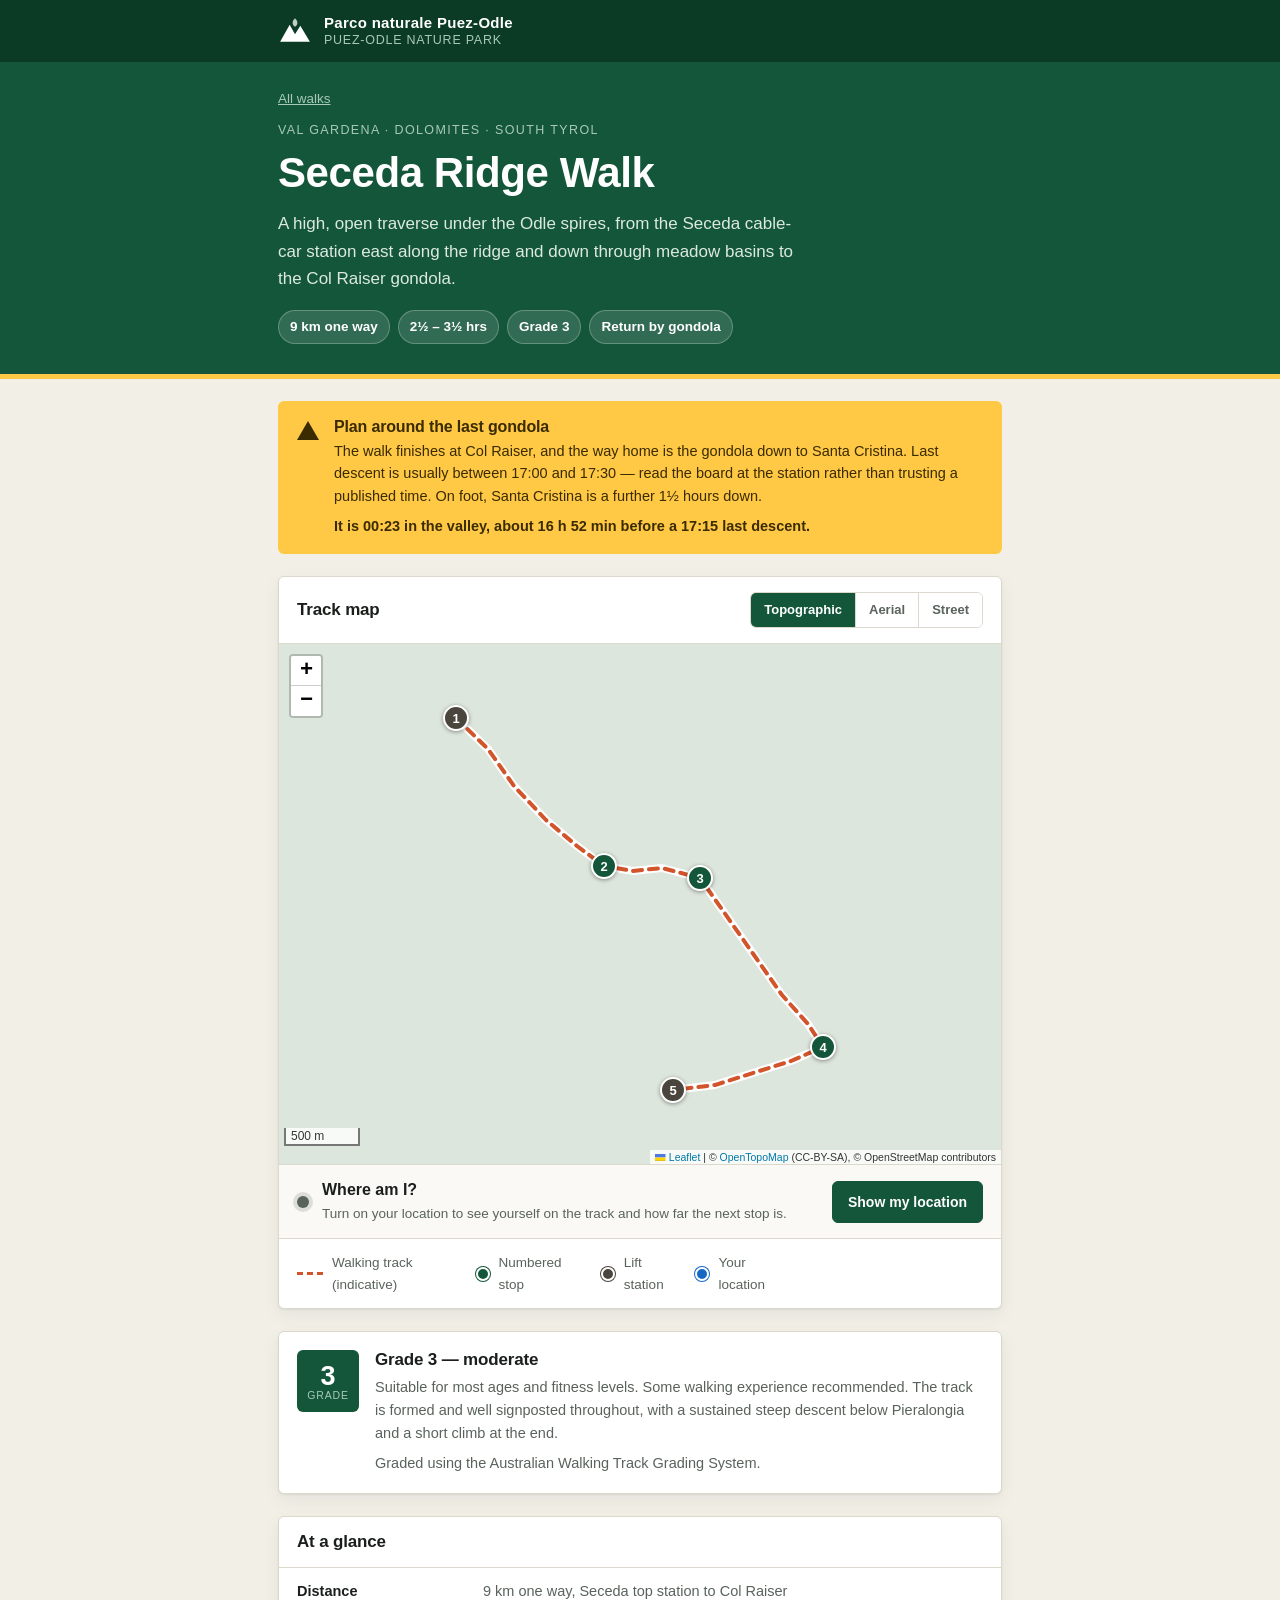
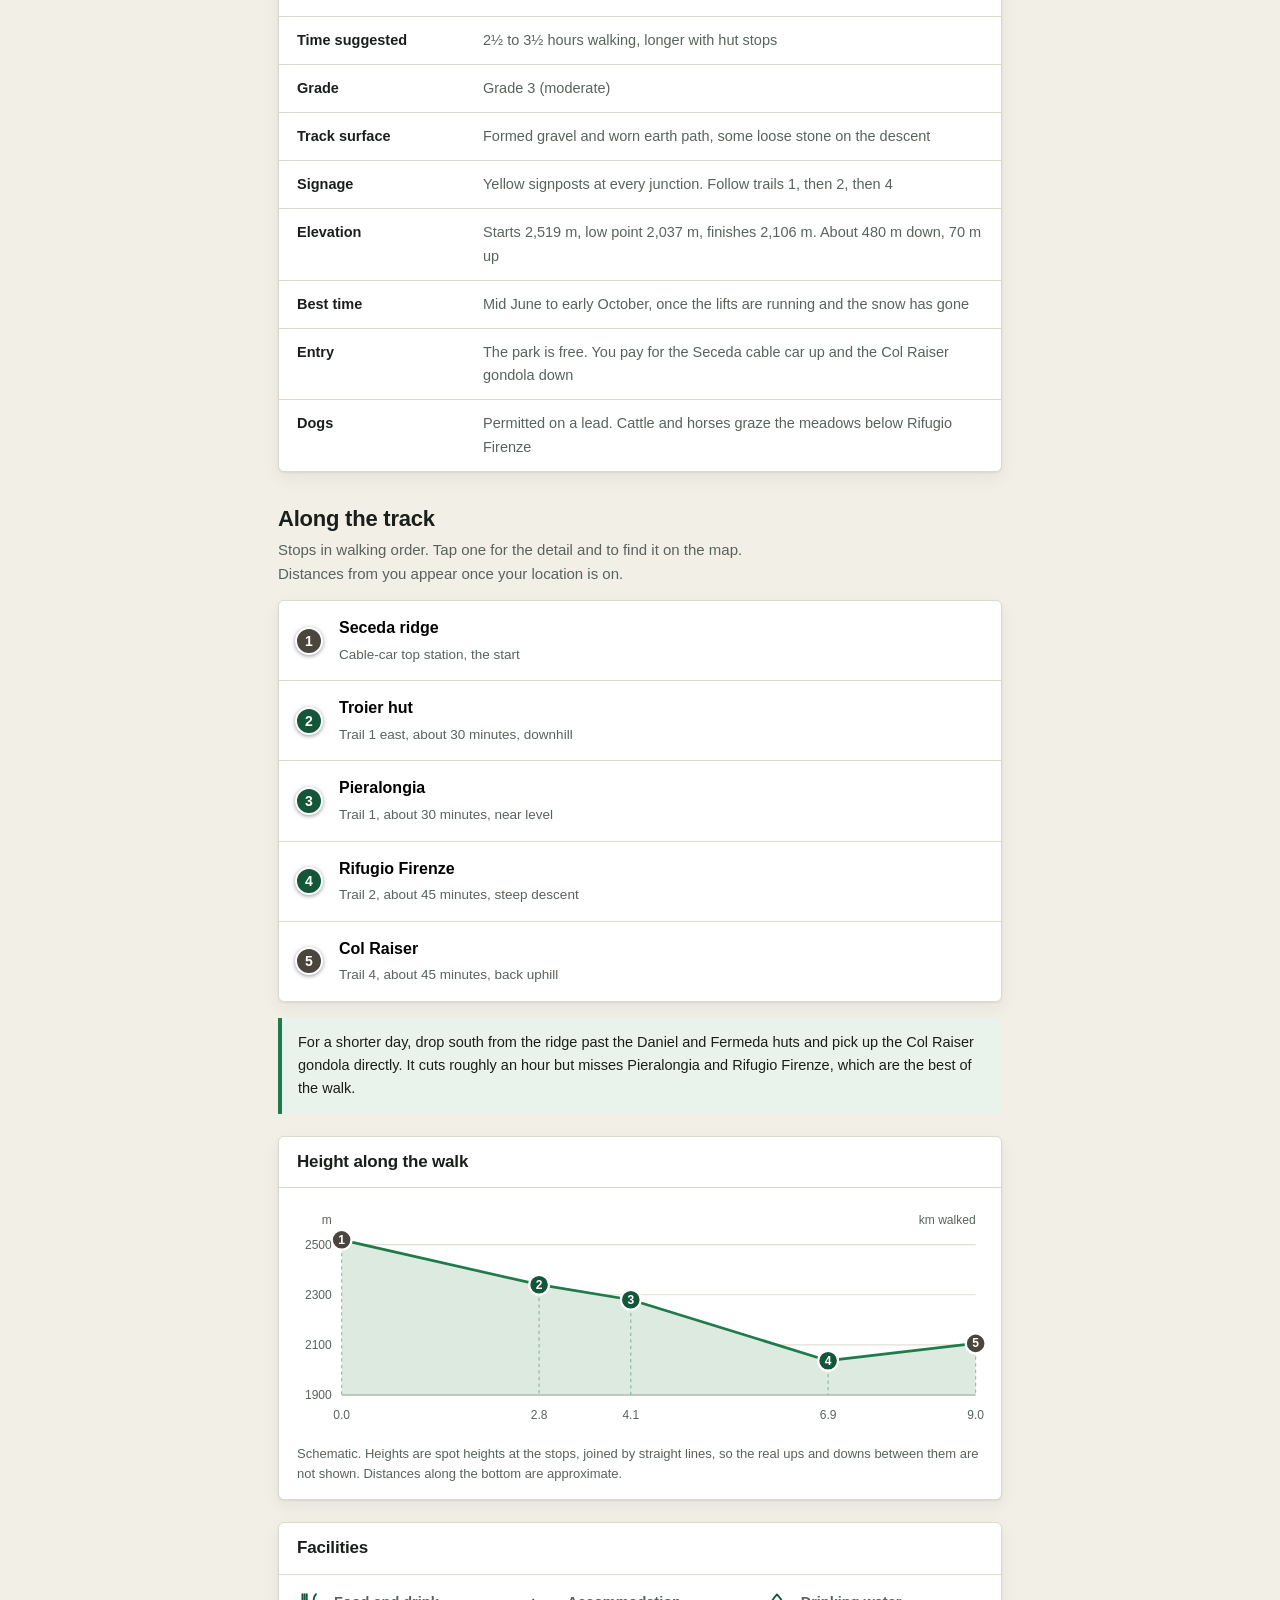
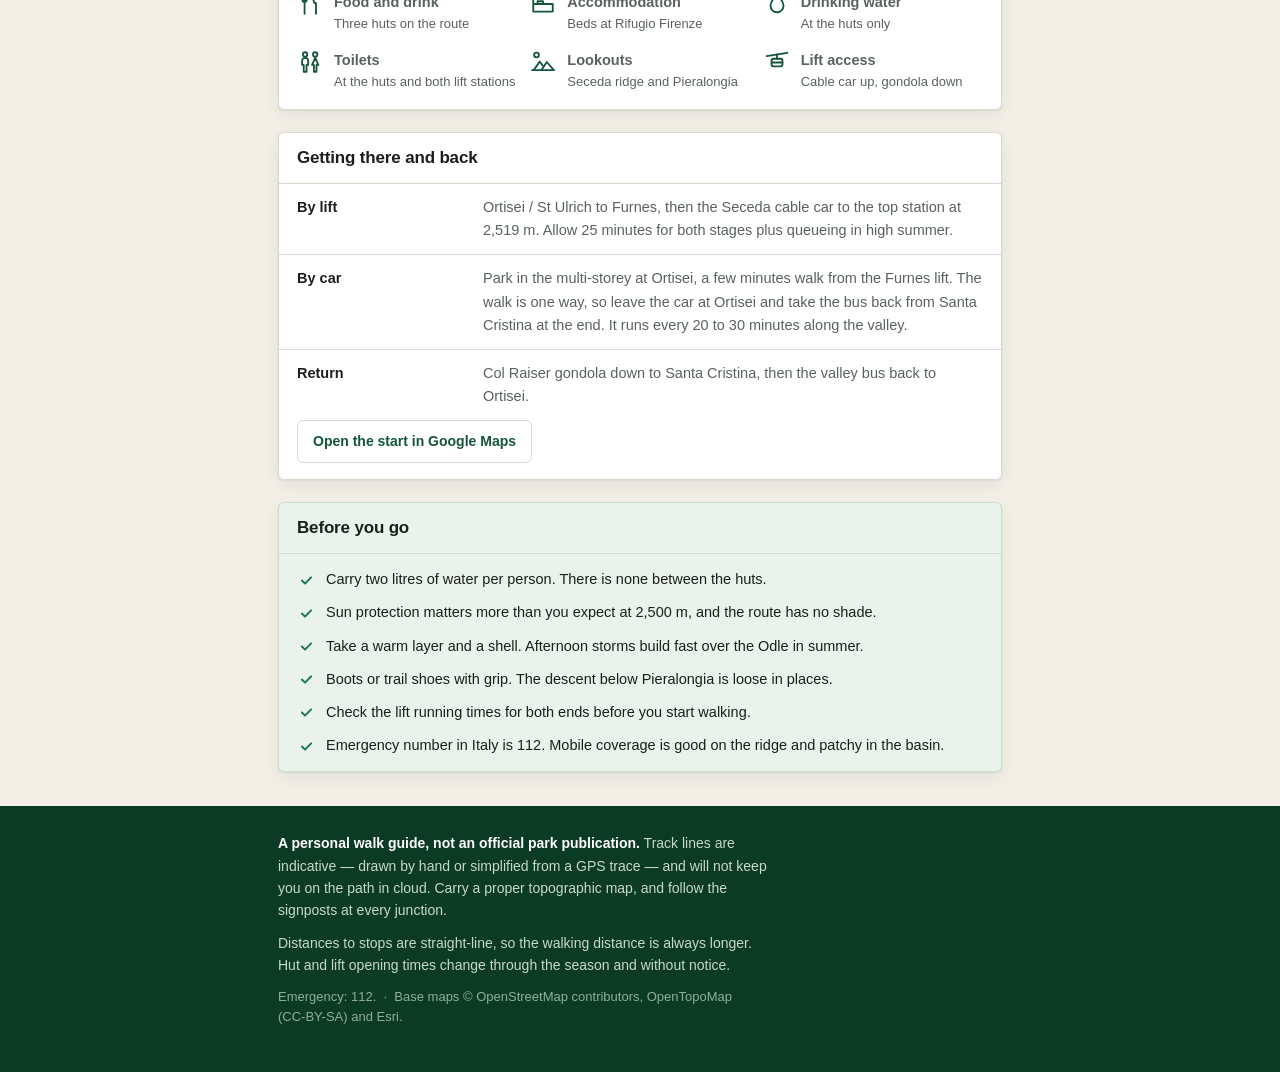
==== walk.html @ ebc8fd1a "Support multiple walks, and add the Monte Piz walk Restructure the single Seceda page into a small s" ====
<!doctype html>
<html lang="en">
<head>
<meta charset="utf-8">
<meta name="viewport" content="width=device-width, initial-scale=1">
<title>Walk — Val Gardena</title>
<meta name="description" content="Track notes, map and live location for a walk in the Dolomites above Val Gardena.">
<meta name="theme-color" content="#0B3B24">
<link rel="icon" href="assets/favicon.svg" type="image/svg+xml">

<link rel="stylesheet" href="assets/vendor/leaflet/leaflet.css">
<link rel="stylesheet" href="assets/style.css">
</head>
<body>

<a class="skip" href="#map">Skip to the map</a>

<header class="mast">
  <div class="wrap mast-in">
    <a class="mark-link" href="index.html">
      <span class="mark" aria-hidden="true">
        <svg viewBox="0 0 32 32"><path d="M2 26 L11 10 L16 19 L21 11 L30 26 Z"/><path d="M16 4 c3 3 3 6 0 8 c-3-2-3-5 0-8z" opacity=".75"/></svg>
      </span>
      <span class="mark-txt">
        <b id="mastPark">Val Gardena walks</b>
        <i id="mastAlt"></i>
      </span>
    </a>
  </div>
</header>

<main>

<section class="hero">
  <div class="wrap">
    <p class="crumb"><a href="index.html">All walks</a></p>
    <p class="eyebrow" id="region"></p>
    <h1 id="walkName">Loading…</h1>
    <p class="lede" id="lede"></p>
    <ul class="chips" id="chips"></ul>
  </div>
</section>

<div class="wrap">

  <aside class="alert" id="alert" hidden>
    <span class="alert-ico" aria-hidden="true">
      <svg viewBox="0 0 24 24"><path d="M12 2 L23 21 H1 Z"/><rect x="11" y="8" width="2" height="7" fill="#3A2B00"/><rect x="11" y="17" width="2" height="2" fill="#3A2B00"/></svg>
    </span>
    <div>
      <h2 id="alertTitle"></h2>
      <p id="alertText"></p>
      <p class="alert-count" id="liftCount"></p>
    </div>
  </aside>

  <aside class="draft" id="draftNote" hidden>
    <h2>Route not mapped yet</h2>
    <p id="draftText">This walk is still being surveyed. The track line, the stops and the
      distances are not in place, so there is nothing here to navigate by yet.</p>
  </aside>

  <p class="notfound" id="notFound" hidden></p>

  <!-- ---------------------------------------------------- map -->
  <section class="card map-card" id="sec-map">
    <div class="card-head">
      <h2>Track map</h2>
      <div class="basemaps" id="basemaps" role="group" aria-label="Base map">
        <button type="button" data-base="topo"   aria-pressed="true">Topographic</button>
        <button type="button" data-base="aerial" aria-pressed="false">Aerial</button>
        <button type="button" data-base="street" aria-pressed="false">Street</button>
      </div>
    </div>

    <div id="map" tabindex="0" aria-label="Map of the walk"></div>
    <p class="mapless" id="mapless" hidden></p>

    <div class="whereami" id="whereami">
      <span class="wa-dot" aria-hidden="true"></span>
      <div class="wa-txt">
        <b id="waBig">Where am I?</b>
        <span id="waSm">Turn on your location to see yourself on the track and how far the next stop is.</span>
      </div>
      <button type="button" id="locateBtn" class="btn btn-green">Show my location</button>
    </div>

    <div class="paste" id="paste" hidden>
      <label for="coords">No location fix? Paste coordinates instead</label>
      <div class="paste-row">
        <input id="coords" type="text" inputmode="decimal" autocomplete="off" placeholder="46.6068, 11.7268">
        <button type="button" id="setBtn" class="btn">Place me</button>
      </div>
      <p class="paste-help" id="pasteHelp">In Google Maps, press and hold your blue dot and copy the numbers that appear. A pasted map link works too.</p>
    </div>

    <ul class="legend" id="legend">
      <li><i class="lg-track"></i>Walking track (indicative)</li>
      <li><i class="lg-stop"></i>Numbered stop</li>
      <li><i class="lg-lift"></i>Lift station</li>
      <li><i class="lg-you"></i>Your location</li>
    </ul>
  </section>

  <!-- --------------------------------------------------- grade -->
  <section class="card grade" id="sec-grade">
    <div class="grade-badge"><b id="gradeNum">3</b><span>Grade</span></div>
    <div>
      <h2 id="gradeTitle"></h2>
      <p id="gradeDetail"></p>
      <p class="fine">Graded using the Australian Walking Track Grading System.</p>
    </div>
  </section>

  <!-- ------------------------------------------------ at a glance -->
  <section class="card" id="sec-glance">
    <div class="card-head"><h2>At a glance</h2></div>
    <dl class="glance" id="glance"></dl>
  </section>

  <!-- ------------------------------------------------- the track -->
  <section id="sec-stops">
    <h2 class="sec-h">Along the track</h2>
    <p class="sec-p">Stops in walking order. Tap one for the detail and to find it on the map. Distances from you appear once your location is on.</p>
    <ol class="stops" id="stops"></ol>
    <p class="note" id="shorter" hidden></p>
  </section>

  <!-- --------------------------------------------------- profile -->
  <section class="card" id="sec-profile">
    <div class="card-head"><h2>Height along the walk</h2></div>
    <div class="profile-wrap"><svg id="profile" viewBox="0 0 640 210" role="img" aria-label="Elevation profile of the walk"></svg></div>
    <p class="fine pad">Schematic. Heights are spot heights at the stops, joined by straight lines, so the real ups and downs between them are not shown. Distances along the bottom are approximate.</p>
  </section>

  <!-- ------------------------------------------------ facilities -->
  <section class="card" id="sec-facs">
    <div class="card-head"><h2>Facilities</h2></div>
    <ul class="facs" id="facs"></ul>
  </section>

  <!-- ---------------------------------------------- getting there -->
  <section class="card" id="sec-getting">
    <div class="card-head"><h2>Getting there and back</h2></div>
    <dl class="glance" id="getting"></dl>
    <p class="pad"><a class="btn btn-ghost" id="startLink" href="#" target="_blank" rel="noopener">Directions to the start</a></p>
  </section>

  <!-- --------------------------------------------------- prepare -->
  <section class="card prep" id="sec-prep">
    <div class="card-head"><h2>Before you go</h2></div>
    <ul class="prep-list" id="prepare"></ul>
  </section>

</div>
</main>

<footer class="foot">
  <div class="wrap">
    <p><b>A personal walk guide, not an official park publication.</b> Track lines are indicative — drawn by hand or simplified from a GPS trace — and will not keep you on the path in cloud. Carry a proper topographic map, and follow the signposts at every junction.</p>
    <p>Distances to stops are straight-line, so the walking distance is always longer. Hut and lift opening times change through the season and without notice.</p>
    <p class="fine">Emergency: 112. &nbsp;·&nbsp; Base maps © OpenStreetMap contributors, OpenTopoMap (CC-BY-SA) and Esri.</p>
  </div>
</footer>

<script src="assets/vendor/leaflet/leaflet.js"></script>
<script src="data/site.js"></script>
<script src="assets/common.js"></script>
<script src="assets/walk.js"></script>
</body>
</html>
---- assets/vendor/leaflet/leaflet.css ----
/* required styles */

.leaflet-pane,
.leaflet-tile,
.leaflet-marker-icon,
.leaflet-marker-shadow,
.leaflet-tile-container,
.leaflet-pane > svg,
.leaflet-pane > canvas,
.leaflet-zoom-box,
.leaflet-image-layer,
.leaflet-layer {
	position: absolute;
	left: 0;
	top: 0;
	}
.leaflet-container {
	overflow: hidden;
	}
.leaflet-tile,
.leaflet-marker-icon,
.leaflet-marker-shadow {
	-webkit-user-select: none;
	   -moz-user-select: none;
	        user-select: none;
	  -webkit-user-drag: none;
	}
/* Prevents IE11 from highlighting tiles in blue */
.leaflet-tile::selection {
	background: transparent;
}
/* Safari renders non-retina tile on retina better with this, but Chrome is worse */
.leaflet-safari .leaflet-tile {
	image-rendering: -webkit-optimize-contrast;
	}
/* hack that prevents hw layers "stretching" when loading new tiles */
.leaflet-safari .leaflet-tile-container {
	width: 1600px;
	height: 1600px;
	-webkit-transform-origin: 0 0;
	}
.leaflet-marker-icon,
.leaflet-marker-shadow {
	display: block;
	}
/* .leaflet-container svg: reset svg max-width decleration shipped in Joomla! (joomla.org) 3.x */
/* .leaflet-container img: map is broken in FF if you have max-width: 100% on tiles */
.leaflet-container .leaflet-overlay-pane svg {
	max-width: none !important;
	max-height: none !important;
	}
.leaflet-container .leaflet-marker-pane img,
.leaflet-container .leaflet-shadow-pane img,
.leaflet-container .leaflet-tile-pane img,
.leaflet-container img.leaflet-image-layer,
.leaflet-container .leaflet-tile {
	max-width: none !important;
	max-height: none !important;
	width: auto;
	padding: 0;
	}

.leaflet-container img.leaflet-tile {
	/* See: https://bugs.chromium.org/p/chromium/issues/detail?id=600120 */
	mix-blend-mode: plus-lighter;
}

.leaflet-container.leaflet-touch-zoom {
	-ms-touch-action: pan-x pan-y;
	touch-action: pan-x pan-y;
	}
.leaflet-container.leaflet-touch-drag {
	-ms-touch-action: pinch-zoom;
	/* Fallback for FF which doesn't support pinch-zoom */
	touch-action: none;
	touch-action: pinch-zoom;
}
.leaflet-container.leaflet-touch-drag.leaflet-touch-zoom {
	-ms-touch-action: none;
	touch-action: none;
}
.leaflet-container {
	-webkit-tap-highlight-color: transparent;
}
.leaflet-container a {
	-webkit-tap-highlight-color: rgba(51, 181, 229, 0.4);
}
.leaflet-tile {
	filter: inherit;
	visibility: hidden;
	}
.leaflet-tile-loaded {
	visibility: inherit;
	}
.leaflet-zoom-box {
	width: 0;
	height: 0;
	-moz-box-sizing: border-box;
	     box-sizing: border-box;
	z-index: 800;
	}
/* workaround for https://bugzilla.mozilla.org/show_bug.cgi?id=888319 */
.leaflet-overlay-pane svg {
	-moz-user-select: none;
	}

.leaflet-pane         { z-index: 400; }

.leaflet-tile-pane    { z-index: 200; }
.leaflet-overlay-pane { z-index: 400; }
.leaflet-shadow-pane  { z-index: 500; }
.leaflet-marker-pane  { z-index: 600; }
.leaflet-tooltip-pane   { z-index: 650; }
.leaflet-popup-pane   { z-index: 700; }

.leaflet-map-pane canvas { z-index: 100; }
.leaflet-map-pane svg    { z-index: 200; }

.leaflet-vml-shape {
	width: 1px;
	height: 1px;
	}
.lvml {
	behavior: url(#default#VML);
	display: inline-block;
	position: absolute;
	}


/* control positioning */

.leaflet-control {
	position: relative;
	z-index: 800;
	pointer-events: visiblePainted; /* IE 9-10 doesn't have auto */
	pointer-events: auto;
	}
.leaflet-top,
.leaflet-bottom {
	position: absolute;
	z-index: 1000;
	pointer-events: none;
	}
.leaflet-top {
	top: 0;
	}
.leaflet-right {
	right: 0;
	}
.leaflet-bottom {
	bottom: 0;
	}
.leaflet-left {
	left: 0;
	}
.leaflet-control {
	float: left;
	clear: both;
	}
.leaflet-right .leaflet-control {
	float: right;
	}
.leaflet-top .leaflet-control {
	margin-top: 10px;
	}
.leaflet-bottom .leaflet-control {
	margin-bottom: 10px;
	}
.leaflet-left .leaflet-control {
	margin-left: 10px;
	}
.leaflet-right .leaflet-control {
	margin-right: 10px;
	}


/* zoom and fade animations */

.leaflet-fade-anim .leaflet-popup {
	opacity: 0;
	-webkit-transition: opacity 0.2s linear;
	   -moz-transition: opacity 0.2s linear;
	        transition: opacity 0.2s linear;
	}
.leaflet-fade-anim .leaflet-map-pane .leaflet-popup {
	opacity: 1;
	}
.leaflet-zoom-animated {
	-webkit-transform-origin: 0 0;
	    -ms-transform-origin: 0 0;
	        transform-origin: 0 0;
	}
svg.leaflet-zoom-animated {
	will-change: transform;
}

.leaflet-zoom-anim .leaflet-zoom-animated {
	-webkit-transition: -webkit-transform 0.25s cubic-bezier(0,0,0.25,1);
	   -moz-transition:    -moz-transform 0.25s cubic-bezier(0,0,0.25,1);
	        transition:         transform 0.25s cubic-bezier(0,0,0.25,1);
	}
.leaflet-zoom-anim .leaflet-tile,
.leaflet-pan-anim .leaflet-tile {
	-webkit-transition: none;
	   -moz-transition: none;
	        transition: none;
	}

.leaflet-zoom-anim .leaflet-zoom-hide {
	visibility: hidden;
	}


/* cursors */

.leaflet-interactive {
	cursor: pointer;
	}
.leaflet-grab {
	cursor: -webkit-grab;
	cursor:    -moz-grab;
	cursor:         grab;
	}
.leaflet-crosshair,
.leaflet-crosshair .leaflet-interactive {
	cursor: crosshair;
	}
.leaflet-popup-pane,
.leaflet-control {
	cursor: auto;
	}
.leaflet-dragging .leaflet-grab,
.leaflet-dragging .leaflet-grab .leaflet-interactive,
.leaflet-dragging .leaflet-marker-draggable {
	cursor: move;
	cursor: -webkit-grabbing;
	cursor:    -moz-grabbing;
	cursor:         grabbing;
	}

/* marker & overlays interactivity */
.leaflet-marker-icon,
.leaflet-marker-shadow,
.leaflet-image-layer,
.leaflet-pane > svg path,
.leaflet-tile-container {
	pointer-events: none;
	}

.leaflet-marker-icon.leaflet-interactive,
.leaflet-image-layer.leaflet-interactive,
.leaflet-pane > svg path.leaflet-interactive,
svg.leaflet-image-layer.leaflet-interactive path {
	pointer-events: visiblePainted; /* IE 9-10 doesn't have auto */
	pointer-events: auto;
	}

/* visual tweaks */

.leaflet-container {
	background: #ddd;
	outline-offset: 1px;
	}
.leaflet-container a {
	color: #0078A8;
	}
.leaflet-zoom-box {
	border: 2px dotted #38f;
	background: rgba(255,255,255,0.5);
	}


/* general typography */
.leaflet-container {
	font-family: "Helvetica Neue", Arial, Helvetica, sans-serif;
	font-size: 12px;
	font-size: 0.75rem;
	line-height: 1.5;
	}


/* general toolbar styles */

.leaflet-bar {
	box-shadow: 0 1px 5px rgba(0,0,0,0.65);
	border-radius: 4px;
	}
.leaflet-bar a {
	background-color: #fff;
	border-bottom: 1px solid #ccc;
	width: 26px;
	height: 26px;
	line-height: 26px;
	display: block;
	text-align: center;
	text-decoration: none;
	color: black;
	}
.leaflet-bar a,
.leaflet-control-layers-toggle {
	background-position: 50% 50%;
	background-repeat: no-repeat;
	display: block;
	}
.leaflet-bar a:hover,
.leaflet-bar a:focus {
	background-color: #f4f4f4;
	}
.leaflet-bar a:first-child {
	border-top-left-radius: 4px;
	border-top-right-radius: 4px;
	}
.leaflet-bar a:last-child {
	border-bottom-left-radius: 4px;
	border-bottom-right-radius: 4px;
	border-bottom: none;
	}
.leaflet-bar a.leaflet-disabled {
	cursor: default;
	background-color: #f4f4f4;
	color: #bbb;
	}

.leaflet-touch .leaflet-bar a {
	width: 30px;
	height: 30px;
	line-height: 30px;
	}
.leaflet-touch .leaflet-bar a:first-child {
	border-top-left-radius: 2px;
	border-top-right-radius: 2px;
	}
.leaflet-touch .leaflet-bar a:last-child {
	border-bottom-left-radius: 2px;
	border-bottom-right-radius: 2px;
	}

/* zoom control */

.leaflet-control-zoom-in,
.leaflet-control-zoom-out {
	font: bold 18px 'Lucida Console', Monaco, monospace;
	text-indent: 1px;
	}

.leaflet-touch .leaflet-control-zoom-in, .leaflet-touch .leaflet-control-zoom-out  {
	font-size: 22px;
	}


/* layers control */

.leaflet-control-layers {
	box-shadow: 0 1px 5px rgba(0,0,0,0.4);
	background: #fff;
	border-radius: 5px;
	}
.leaflet-control-layers-toggle {
	background-image: url(images/layers.png);
	width: 36px;
	height: 36px;
	}
.leaflet-retina .leaflet-control-layers-toggle {
	background-image: url(images/layers-2x.png);
	background-size: 26px 26px;
	}
.leaflet-touch .leaflet-control-layers-toggle {
	width: 44px;
	height: 44px;
	}
.leaflet-control-layers .leaflet-control-layers-list,
.leaflet-control-layers-expanded .leaflet-control-layers-toggle {
	display: none;
	}
.leaflet-control-layers-expanded .leaflet-control-layers-list {
	display: block;
	position: relative;
	}
.leaflet-control-layers-expanded {
	padding: 6px 10px 6px 6px;
	color: #333;
	background: #fff;
	}
.leaflet-control-layers-scrollbar {
	overflow-y: scroll;
	overflow-x: hidden;
	padding-right: 5px;
	}
.leaflet-control-layers-selector {
	margin-top: 2px;
	position: relative;
	top: 1px;
	}
.leaflet-control-layers label {
	display: block;
	font-size: 13px;
	font-size: 1.08333em;
	}
.leaflet-control-layers-separator {
	height: 0;
	border-top: 1px solid #ddd;
	margin: 5px -10px 5px -6px;
	}

/* Default icon URLs */
.leaflet-default-icon-path { /* used only in path-guessing heuristic, see L.Icon.Default */
	background-image: url(images/marker-icon.png);
	}


/* attribution and scale controls */

.leaflet-container .leaflet-control-attribution {
	background: #fff;
	background: rgba(255, 255, 255, 0.8);
	margin: 0;
	}
.leaflet-control-attribution,
.leaflet-control-scale-line {
	padding: 0 5px;
	color: #333;
	line-height: 1.4;
	}
.leaflet-control-attribution a {
	text-decoration: none;
	}
.leaflet-control-attribution a:hover,
.leaflet-control-attribution a:focus {
	text-decoration: underline;
	}
.leaflet-attribution-flag {
	display: inline !important;
	vertical-align: baseline !important;
	width: 1em;
	height: 0.6669em;
	}
.leaflet-left .leaflet-control-scale {
	margin-left: 5px;
	}
.leaflet-bottom .leaflet-control-scale {
	margin-bottom: 5px;
	}
.leaflet-control-scale-line {
	border: 2px solid #777;
	border-top: none;
	line-height: 1.1;
	padding: 2px 5px 1px;
	white-space: nowrap;
	-moz-box-sizing: border-box;
	     box-sizing: border-box;
	background: rgba(255, 255, 255, 0.8);
	text-shadow: 1px 1px #fff;
	}
.leaflet-control-scale-line:not(:first-child) {
	border-top: 2px solid #777;
	border-bottom: none;
	margin-top: -2px;
	}
.leaflet-control-scale-line:not(:first-child):not(:last-child) {
	border-bottom: 2px solid #777;
	}

.leaflet-touch .leaflet-control-attribution,
.leaflet-touch .leaflet-control-layers,
.leaflet-touch .leaflet-bar {
	box-shadow: none;
	}
.leaflet-touch .leaflet-control-layers,
.leaflet-touch .leaflet-bar {
	border: 2px solid rgba(0,0,0,0.2);
	background-clip: padding-box;
	}


/* popup */

.leaflet-popup {
	position: absolute;
	text-align: center;
	margin-bottom: 20px;
	}
.leaflet-popup-content-wrapper {
	padding: 1px;
	text-align: left;
	border-radius: 12px;
	}
.leaflet-popup-content {
	margin: 13px 24px 13px 20px;
	line-height: 1.3;
	font-size: 13px;
	font-size: 1.08333em;
	min-height: 1px;
	}
.leaflet-popup-content p {
	margin: 17px 0;
	margin: 1.3em 0;
	}
.leaflet-popup-tip-container {
	width: 40px;
	height: 20px;
	position: absolute;
	left: 50%;
	margin-top: -1px;
	margin-left: -20px;
	overflow: hidden;
	pointer-events: none;
	}
.leaflet-popup-tip {
	width: 17px;
	height: 17px;
	padding: 1px;

	margin: -10px auto 0;
	pointer-events: auto;

	-webkit-transform: rotate(45deg);
	   -moz-transform: rotate(45deg);
	    -ms-transform: rotate(45deg);
	        transform: rotate(45deg);
	}
.leaflet-popup-content-wrapper,
.leaflet-popup-tip {
	background: white;
	color: #333;
	box-shadow: 0 3px 14px rgba(0,0,0,0.4);
	}
.leaflet-container a.leaflet-popup-close-button {
	position: absolute;
	top: 0;
	right: 0;
	border: none;
	text-align: center;
	width: 24px;
	height: 24px;
	font: 16px/24px Tahoma, Verdana, sans-serif;
	color: #757575;
	text-decoration: none;
	background: transparent;
	}
.leaflet-container a.leaflet-popup-close-button:hover,
.leaflet-container a.leaflet-popup-close-button:focus {
	color: #585858;
	}
.leaflet-popup-scrolled {
	overflow: auto;
	}

.leaflet-oldie .leaflet-popup-content-wrapper {
	-ms-zoom: 1;
	}
.leaflet-oldie .leaflet-popup-tip {
	width: 24px;
	margin: 0 auto;

	-ms-filter: "progid:DXImageTransform.Microsoft.Matrix(M11=0.70710678, M12=0.70710678, M21=-0.70710678, M22=0.70710678)";
	filter: progid:DXImageTransform.Microsoft.Matrix(M11=0.70710678, M12=0.70710678, M21=-0.70710678, M22=0.70710678);
	}

.leaflet-oldie .leaflet-control-zoom,
.leaflet-oldie .leaflet-control-layers,
.leaflet-oldie .leaflet-popup-content-wrapper,
.leaflet-oldie .leaflet-popup-tip {
	border: 1px solid #999;
	}


/* div icon */

.leaflet-div-icon {
	background: #fff;
	border: 1px solid #666;
	}


/* Tooltip */
/* Base styles for the element that has a tooltip */
.leaflet-tooltip {
	position: absolute;
	padding: 6px;
	background-color: #fff;
	border: 1px solid #fff;
	border-radius: 3px;
	color: #222;
	white-space: nowrap;
	-webkit-user-select: none;
	-moz-user-select: none;
	-ms-user-select: none;
	user-select: none;
	pointer-events: none;
	box-shadow: 0 1px 3px rgba(0,0,0,0.4);
	}
.leaflet-tooltip.leaflet-interactive {
	cursor: pointer;
	pointer-events: auto;
	}
.leaflet-tooltip-top:before,
.leaflet-tooltip-bottom:before,
.leaflet-tooltip-left:before,
.leaflet-tooltip-right:before {
	position: absolute;
	pointer-events: none;
	border: 6px solid transparent;
	background: transparent;
	content: "";
	}

/* Directions */

.leaflet-tooltip-bottom {
	margin-top: 6px;
}
.leaflet-tooltip-top {
	margin-top: -6px;
}
.leaflet-tooltip-bottom:before,
.leaflet-tooltip-top:before {
	left: 50%;
	margin-left: -6px;
	}
.leaflet-tooltip-top:before {
	bottom: 0;
	margin-bottom: -12px;
	border-top-color: #fff;
	}
.leaflet-tooltip-bottom:before {
	top: 0;
	margin-top: -12px;
	margin-left: -6px;
	border-bottom-color: #fff;
	}
.leaflet-tooltip-left {
	margin-left: -6px;
}
.leaflet-tooltip-right {
	margin-left: 6px;
}
.leaflet-tooltip-left:before,
.leaflet-tooltip-right:before {
	top: 50%;
	margin-top: -6px;
	}
.leaflet-tooltip-left:before {
	right: 0;
	margin-right: -12px;
	border-left-color: #fff;
	}
.leaflet-tooltip-right:before {
	left: 0;
	margin-left: -12px;
	border-right-color: #fff;
	}

/* Printing */

@media print {
	/* Prevent printers from removing background-images of controls. */
	.leaflet-control {
		-webkit-print-color-adjust: exact;
		print-color-adjust: exact;
		}
	}
---- assets/style.css ----
/* ------------------------------------------------------------------
   Seceda Ridge Walk — visual style
   A digital brochure in the manner of an Australian national parks
   track guide: deep green masthead, white fact cards on sand, a
   yellow alert strip, generous type.
   ------------------------------------------------------------------ */

:root{
  --green-900:#0B3B24;
  --green-700:#14563A;
  --green-500:#1F7A4C;
  --green-050:#EAF2EC;
  --sand:#F2EFE7;
  --card:#FFFFFF;
  --ink:#1B1F1C;
  --ink-2:#59635C;
  --rule:#DCD8CC;
  --amber:#FFC845;
  --amber-ink:#3A2B00;
  --track:#D2542A;
  --you:#1668C4;
  --shadow:0 1px 2px rgba(20,40,28,.07), 0 6px 18px rgba(20,40,28,.06);
  --radius:6px;
}

*{box-sizing:border-box}

/* Any rule that sets `display` on a class outbids the browser's own
   [hidden] rule, so state this once and loudly. */
[hidden]{display:none !important}

html{-webkit-text-size-adjust:100%}

body{
  margin:0;
  background:var(--sand);
  color:var(--ink);
  font:400 16px/1.6 -apple-system,BlinkMacSystemFont,"Segoe UI",Roboto,"Helvetica Neue",Arial,sans-serif;
  font-variant-numeric:tabular-nums;
}

.wrap{max-width:760px;margin:0 auto;padding:0 18px}

h1,h2,h3{line-height:1.2;letter-spacing:-.01em;margin:0}

a{color:var(--green-700)}

.skip{position:absolute;left:-9999px}
.skip:focus{left:12px;top:12px;z-index:2000;background:#fff;padding:10px 14px;border-radius:var(--radius)}

:focus-visible{outline:3px solid var(--you);outline-offset:2px}

/* ---------------------------------------------------------- masthead */

.mast{background:var(--green-900);color:#fff}
.mast-in{display:flex;align-items:center;gap:12px;padding-top:14px;padding-bottom:14px}
.mark{flex:0 0 34px;height:34px;display:block}
.mark svg{width:100%;height:100%;fill:#fff}
.mark-txt{display:flex;flex-direction:column;line-height:1.25}
.mark-txt b{font-size:15px;font-weight:700;letter-spacing:.02em}
.mark-txt i{font-style:normal;font-size:12.5px;color:#A9C9B6;letter-spacing:.06em;text-transform:uppercase}

/* -------------------------------------------------------------- hero */

.hero{background:var(--green-700);color:#fff;padding:26px 0 30px;
  border-bottom:5px solid var(--amber)}
.eyebrow{margin:0 0 8px;font-size:12.5px;letter-spacing:.11em;text-transform:uppercase;color:#A9C9B6}
.hero h1{font-size:clamp(30px,7vw,42px);font-weight:700}
.lede{margin:12px 0 0;font-size:17px;color:#DCE9E0;max-width:56ch}

.chips{display:flex;flex-wrap:wrap;gap:8px;list-style:none;margin:18px 0 0;padding:0}
.chips li{font-size:13.5px;font-weight:600;padding:5px 11px;border-radius:100px;
  background:rgba(255,255,255,.13);border:1px solid rgba(255,255,255,.25)}

/* ------------------------------------------------------------- alert */

.alert{display:flex;gap:14px;background:var(--amber);color:var(--amber-ink);
  border-radius:var(--radius);padding:16px 18px;margin:22px 0 0}
.alert-ico{flex:0 0 24px;height:24px;margin-top:2px}
.alert-ico svg{width:100%;height:100%;fill:var(--amber-ink)}
.alert h2{font-size:16px;margin-bottom:4px}
.alert p{margin:0;font-size:14.5px;line-height:1.55}
.alert-count{margin-top:8px !important;font-weight:700}

/* -------------------------------------------------------------- card */

.card{background:var(--card);border:1px solid var(--rule);border-radius:var(--radius);
  box-shadow:var(--shadow);margin:22px 0;overflow:hidden}
.card-head{display:flex;align-items:center;justify-content:space-between;gap:12px;
  flex-wrap:wrap;padding:15px 18px;border-bottom:1px solid var(--rule)}
.card-head h2{font-size:17px}
.pad{padding:0 18px 16px;margin:0}
.fine{font-size:13px;color:var(--ink-2);line-height:1.5}
.fine.pad{padding-top:12px}

.sec-h{font-size:22px;margin:34px 0 6px}
.sec-p{margin:0 0 14px;color:var(--ink-2);font-size:15px;max-width:60ch}
.note{background:var(--green-050);border-left:4px solid var(--green-500);
  border-radius:0 var(--radius) var(--radius) 0;padding:13px 16px;font-size:14.5px;margin:16px 0 0}

/* ------------------------------------------------------------ buttons */

.btn{font:inherit;font-size:14px;font-weight:600;padding:9px 15px;border-radius:var(--radius);
  border:1px solid var(--green-700);background:#fff;color:var(--green-700);
  cursor:pointer;text-decoration:none;display:inline-block}
.btn:hover{background:var(--green-050)}
.btn-green{background:var(--green-700);color:#fff}
.btn-green:hover{background:var(--green-900);color:#fff}
.btn-ghost{border-color:var(--rule)}

/* ---------------------------------------------------------------- map */

.map-card{margin-top:22px}
.basemaps{display:flex;gap:0;border:1px solid var(--rule);border-radius:var(--radius);overflow:hidden}
.basemaps button{font:inherit;font-size:13px;font-weight:600;padding:7px 13px;border:0;
  background:#fff;color:var(--ink-2);cursor:pointer;border-right:1px solid var(--rule)}
.basemaps button:last-child{border-right:0}
.basemaps button[aria-pressed="true"]{background:var(--green-700);color:#fff}

#map{height:min(62vh,520px);min-height:340px;background:#DDE6DC;z-index:0}
.leaflet-control-attribution{font-size:10.5px;line-height:1.4}
.leaflet-control-scale{margin-bottom:18px !important}

.whereami{display:flex;align-items:center;gap:13px;padding:14px 18px;
  border-top:1px solid var(--rule);background:#FAF9F5;flex-wrap:wrap}
.wa-dot{flex:0 0 12px;height:12px;border-radius:50%;background:var(--ink-2);
  box-shadow:0 0 0 4px rgba(89,99,92,.18)}
.whereami.on .wa-dot{background:var(--you);box-shadow:0 0 0 4px rgba(22,104,196,.2)}
.whereami.bad .wa-dot{background:#B3341F;box-shadow:0 0 0 4px rgba(179,52,31,.18)}
.wa-txt{flex:1 1 220px;min-width:0;line-height:1.4}
.wa-txt b{display:block;font-size:16px}
.wa-txt span{font-size:13.5px;color:var(--ink-2)}

.paste{padding:0 18px 16px;border-top:1px solid var(--rule);padding-top:14px}
.paste label{display:block;font-size:13.5px;font-weight:600;margin-bottom:7px}
.paste-row{display:flex;gap:8px}
.paste input{flex:1;min-width:0;font:inherit;font-size:15px;padding:9px 11px;
  border:1px solid var(--rule);border-radius:var(--radius);background:#fff;color:var(--ink)}
.paste-help{margin:8px 0 0;font-size:13px;color:var(--ink-2);max-width:56ch}
.paste-help.bad{color:#B3341F}

.legend{list-style:none;display:flex;flex-wrap:wrap;gap:8px 20px;margin:0;
  padding:13px 18px;border-top:1px solid var(--rule);font-size:13.5px;color:var(--ink-2)}
.legend li{display:flex;align-items:center;gap:9px}
.legend i{flex:0 0 26px;height:12px;display:block}
.lg-track{border-top:3px dashed var(--track);height:0 !important}
.lg-stop{flex-basis:14px !important;height:14px !important;border-radius:50%;
  background:var(--green-700);border:2px solid #fff;box-shadow:0 0 0 1px var(--green-700)}
.lg-lift{flex-basis:14px !important;height:14px !important;border-radius:50%;
  background:#4A453D;border:2px solid #fff;box-shadow:0 0 0 1px #4A453D}
.lg-you{flex-basis:14px !important;height:14px !important;border-radius:50%;
  background:var(--you);border:2px solid #fff;box-shadow:0 0 0 1px var(--you)}

/* map marker glyphs */
.pin{display:grid;place-items:center;width:26px;height:26px;border-radius:50%;
  background:var(--green-700);color:#fff;font:700 13px/1 -apple-system,BlinkMacSystemFont,"Segoe UI",Roboto,Arial,sans-serif;
  border:2px solid #fff;box-shadow:0 1px 4px rgba(0,0,0,.4)}
.pin.lift{background:#4A453D}
.leaflet-popup-content{font:inherit;font-size:14px;margin:12px 14px}
.leaflet-popup-content b{display:block;font-size:15px}
.leaflet-popup-content span{color:var(--ink-2);font-size:13px}

/* -------------------------------------------------------------- grade */

.grade{display:flex;gap:16px;align-items:flex-start;padding:18px}
.grade-badge{flex:0 0 62px;height:62px;border-radius:var(--radius);background:var(--green-700);
  color:#fff;display:grid;place-content:center;text-align:center;line-height:1}
.grade-badge b{font-size:27px;font-weight:700;display:block}
.grade-badge span{font-size:10.5px;letter-spacing:.08em;text-transform:uppercase;color:#A9C9B6}
.grade h2{font-size:17px;margin-bottom:5px}
.grade p{margin:0;font-size:14.5px;color:var(--ink-2)}
.grade .fine{margin-top:8px}

/* --------------------------------------------------------- fact rows */

.glance{margin:0;padding:0}
.glance div{display:grid;grid-template-columns:170px 1fr;gap:16px;
  padding:12px 18px;border-bottom:1px solid var(--rule)}
.glance div:last-child{border-bottom:0}
.glance dt{font-weight:600;font-size:14.5px}
.glance dd{margin:0;font-size:14.5px;color:var(--ink-2)}
@media (max-width:520px){
  .glance div{grid-template-columns:1fr;gap:2px}
}

/* -------------------------------------------------------------- stops */

.stops{list-style:none;margin:0;padding:0;background:var(--card);
  border:1px solid var(--rule);border-radius:var(--radius);box-shadow:var(--shadow);overflow:hidden}
.stops li{border-bottom:1px solid var(--rule)}
.stops li:last-child{border-bottom:0}
.stop{display:grid;grid-template-columns:30px 1fr auto;gap:14px;align-items:center;
  width:100%;text-align:left;background:none;border:0;padding:14px 16px;font:inherit;cursor:pointer}
.stop:hover{background:var(--green-050)}
.stop .pin{width:28px;height:28px;font-size:14px}
.stop .nm{font-size:16px;font-weight:600;display:block}
.stop .leg{font-size:13.5px;color:var(--ink-2)}
.stop .dist{font-size:15px;font-weight:700;color:var(--you);white-space:nowrap}
.stops li.open{background:var(--green-050)}
.stops li.open .stop{background:none}
.stops li.open{box-shadow:inset 4px 0 0 var(--green-500)}
.detail{padding:0 16px 16px 60px;font-size:14.5px;color:var(--ink-2);max-width:64ch}
.detail .alt{display:block;margin-top:6px;font-size:13px}
.detail .btn{margin-top:11px;font-size:13px;padding:7px 12px}

/* ------------------------------------------------------------ profile */

.profile-wrap{padding:14px 10px 0}
#profile{display:block;width:100%;height:auto}

/* --------------------------------------------------------- facilities */

.facs{list-style:none;margin:0;padding:16px 18px;display:grid;
  grid-template-columns:repeat(auto-fill,minmax(190px,1fr));gap:14px}
.facs li{display:flex;gap:11px;align-items:flex-start}
.facs svg{flex:0 0 26px;height:26px;fill:none;stroke:var(--green-700);stroke-width:1.7;
  stroke-linecap:round;stroke-linejoin:round}
.facs b{display:block;font-size:14.5px}
.facs span{font-size:13px;color:var(--ink-2)}

/* ------------------------------------------------------------ prepare */

.prep{background:var(--green-050);border-color:#C9DDD0}
.prep .card-head{border-bottom-color:#C9DDD0}
.prep-list{list-style:none;margin:0;padding:14px 18px;display:grid;gap:10px}
.prep-list li{display:flex;gap:11px;font-size:14.5px;align-items:flex-start}
.prep-list li::before{content:"";flex:0 0 18px;height:18px;margin-top:3px;
  background:var(--green-500);border-radius:50%;
  -webkit-mask:no-repeat center/11px url("data:image/svg+xml,%3Csvg xmlns='http://www.w3.org/2000/svg' viewBox='0 0 12 12'%3E%3Cpath d='M1 6l3.4 3.4L11 2.6' fill='none' stroke='%23000' stroke-width='2.2' stroke-linecap='round' stroke-linejoin='round'/%3E%3C/svg%3E");
  mask:no-repeat center/11px url("data:image/svg+xml,%3Csvg xmlns='http://www.w3.org/2000/svg' viewBox='0 0 12 12'%3E%3Cpath d='M1 6l3.4 3.4L11 2.6' fill='none' stroke='%23000' stroke-width='2.2' stroke-linecap='round' stroke-linejoin='round'/%3E%3C/svg%3E")}

/* ------------------------------------------------------------- footer */

.foot{background:var(--green-900);color:#C6D9CC;margin-top:34px;padding:26px 0 34px;font-size:14px}
.foot p{margin:0 0 10px;max-width:64ch;line-height:1.6}
.foot b{color:#fff}
.foot .fine{color:#8FAE9B}

/* ------------------------------------------------------- landing page */

.mark-link{display:flex;align-items:center;gap:12px;text-decoration:none;color:inherit}
.mark-link:hover .mark-txt b{text-decoration:underline}

.crumb{margin:0 0 10px;font-size:13.5px}
.crumb a{color:#A9C9B6}
.crumb a:hover{color:#fff}

.cards{list-style:none;margin:0 0 8px;padding:0;display:grid;gap:14px}

.walkcard{background:var(--card);border:1px solid var(--rule);border-radius:var(--radius);
  box-shadow:var(--shadow);overflow:hidden}
.walkcard a{display:flex;gap:0;text-decoration:none;color:inherit}
.walkcard a:hover{background:var(--green-050)}
.wc-swatch{flex:0 0 8px;background:var(--track)}
.wc-body{flex:1;min-width:0;padding:15px 17px;display:block}
.wc-region{display:block;font-size:12px;letter-spacing:.09em;text-transform:uppercase;color:var(--ink-2)}
.wc-name{display:block;font-size:19px;font-weight:700;margin:3px 0 5px;color:var(--green-900)}
.wc-card{display:block;font-size:14.5px;color:var(--ink-2);max-width:60ch}
.wc-chips{display:flex;flex-wrap:wrap;gap:7px;margin-top:11px}
.wc-chips span,.wc-chips b{font-size:12.5px;font-weight:600;padding:4px 10px;border-radius:100px;
  background:var(--green-050);color:var(--green-700);border:1px solid #CFE0D5}
.wc-chips .wc-flag{background:var(--amber);border-color:#E8B43C;color:var(--amber-ink)}
.walkcard.is-draft .wc-name{color:var(--ink-2)}

#overview{height:min(52vh,420px);min-height:300px;background:#DDE6DC;z-index:0}
.pin.start{font-size:11px;line-height:1}

/* ------------------------------------------------------- draft notice */

.draft{background:#FFF8E6;border:1px solid #E8D9A8;border-left:4px solid var(--amber);
  border-radius:var(--radius);padding:15px 18px;margin:22px 0 0}
.draft h2{font-size:16px;margin-bottom:5px}
.draft p{margin:0;font-size:14.5px;color:#5C4E22;max-width:64ch}

.notfound{background:var(--card);border:1px solid var(--rule);border-radius:var(--radius);
  padding:18px;margin:22px 0;font-size:15px}

/* -------------------------------------------------------------- print */

@media print{
  body{background:#fff}
  .basemaps,.whereami,.paste,.btn,.skip,.leaflet-control-container{display:none !important}
  .card,.stops{box-shadow:none;break-inside:avoid}
  .detail{display:block !important}
  .hero,.mast,.foot{-webkit-print-color-adjust:exact;print-color-adjust:exact}
  #map,#overview{height:340px}
}

@media (prefers-reduced-motion:reduce){
  *{animation:none !important;transition:none !important}
}

/* Shown in place of the map if Leaflet cannot be reached. */
.mapless{margin:0;padding:22px 18px;background:#F3F1EA;color:var(--ink-2);
  font-size:14.5px;border-bottom:1px solid var(--rule)}
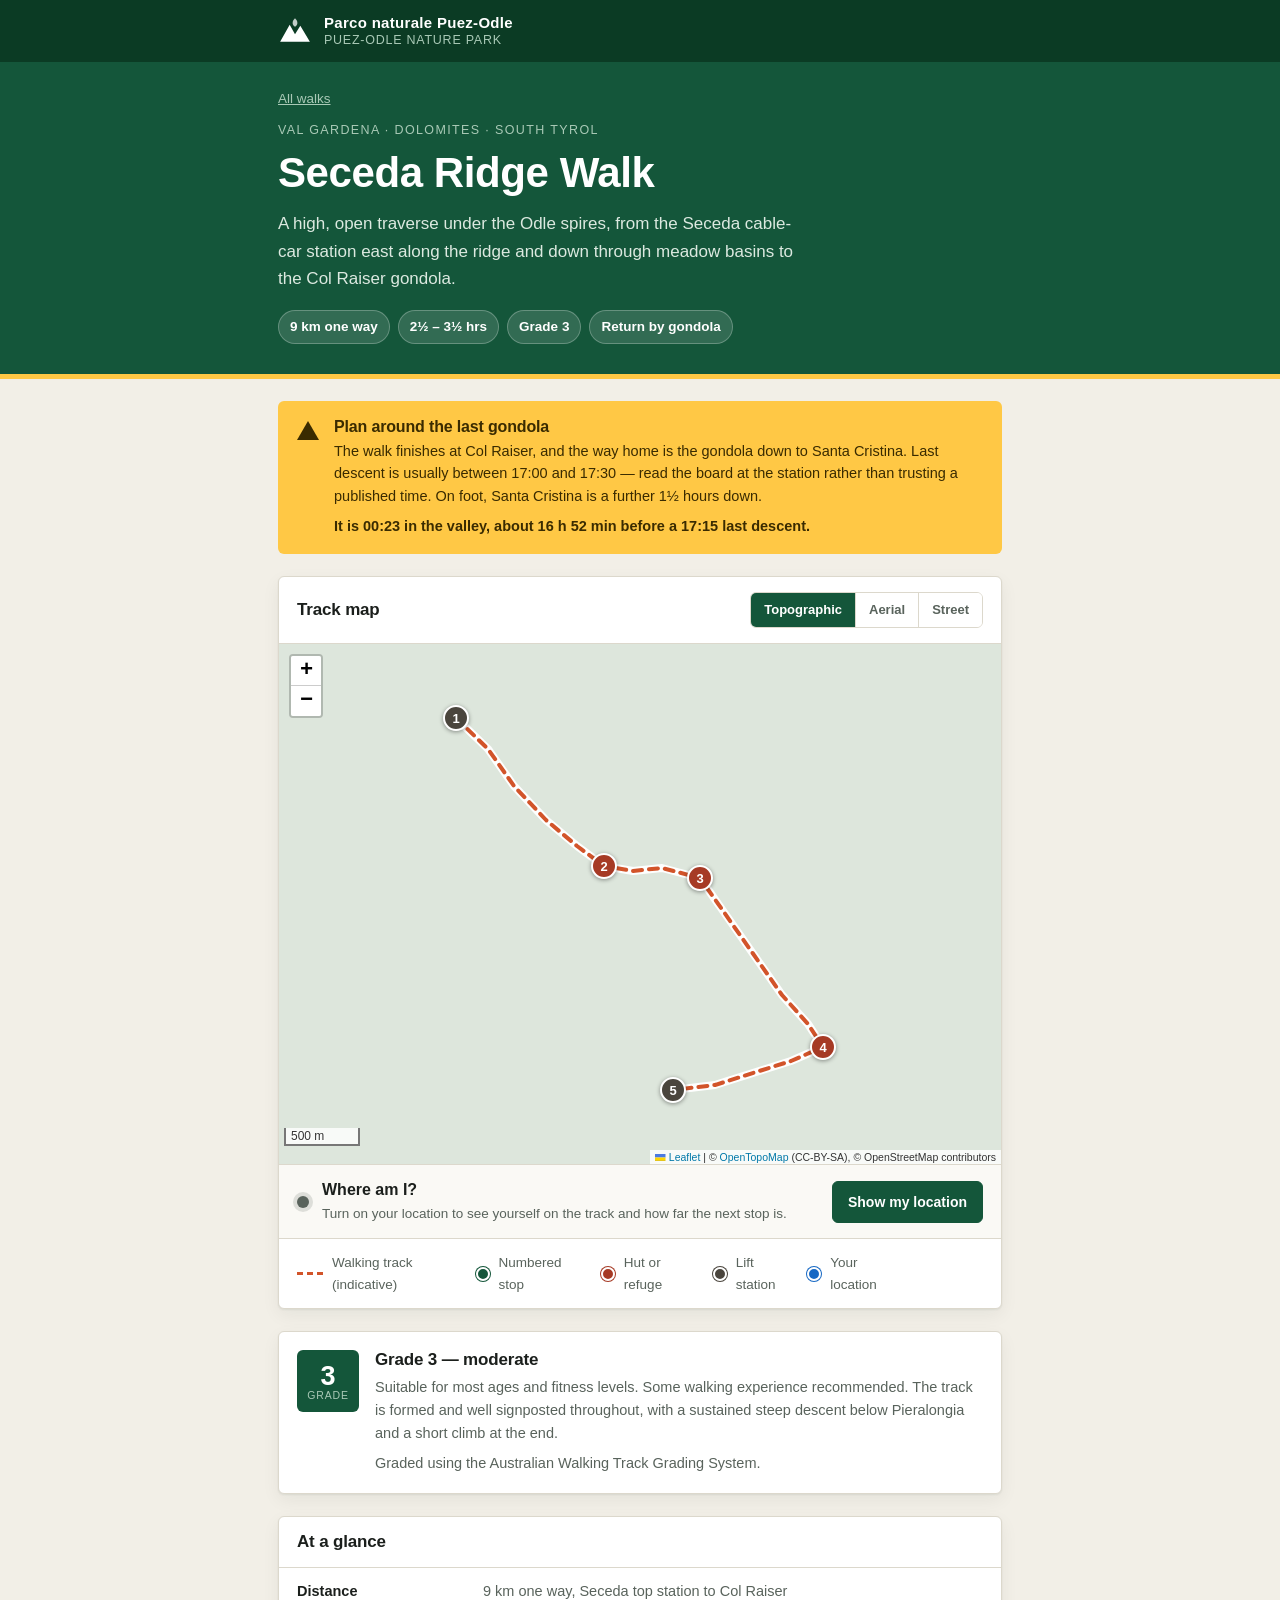
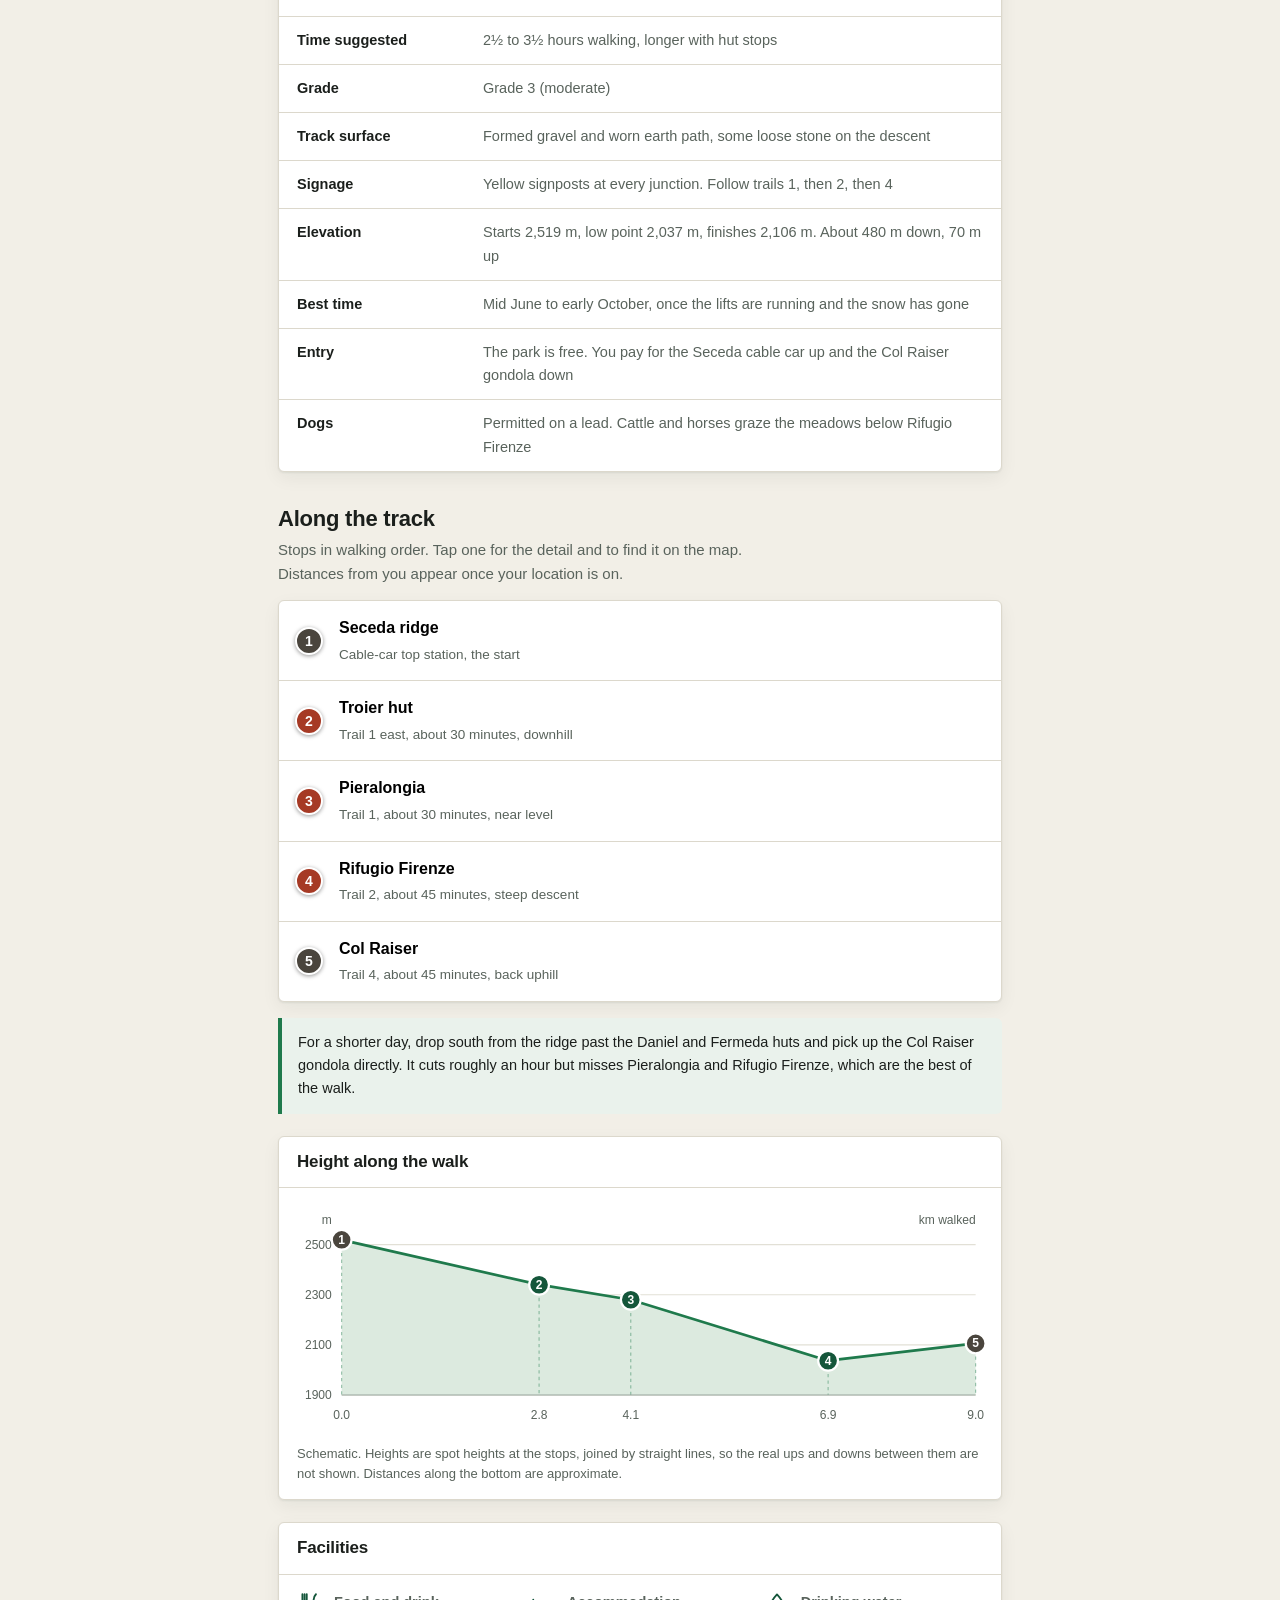
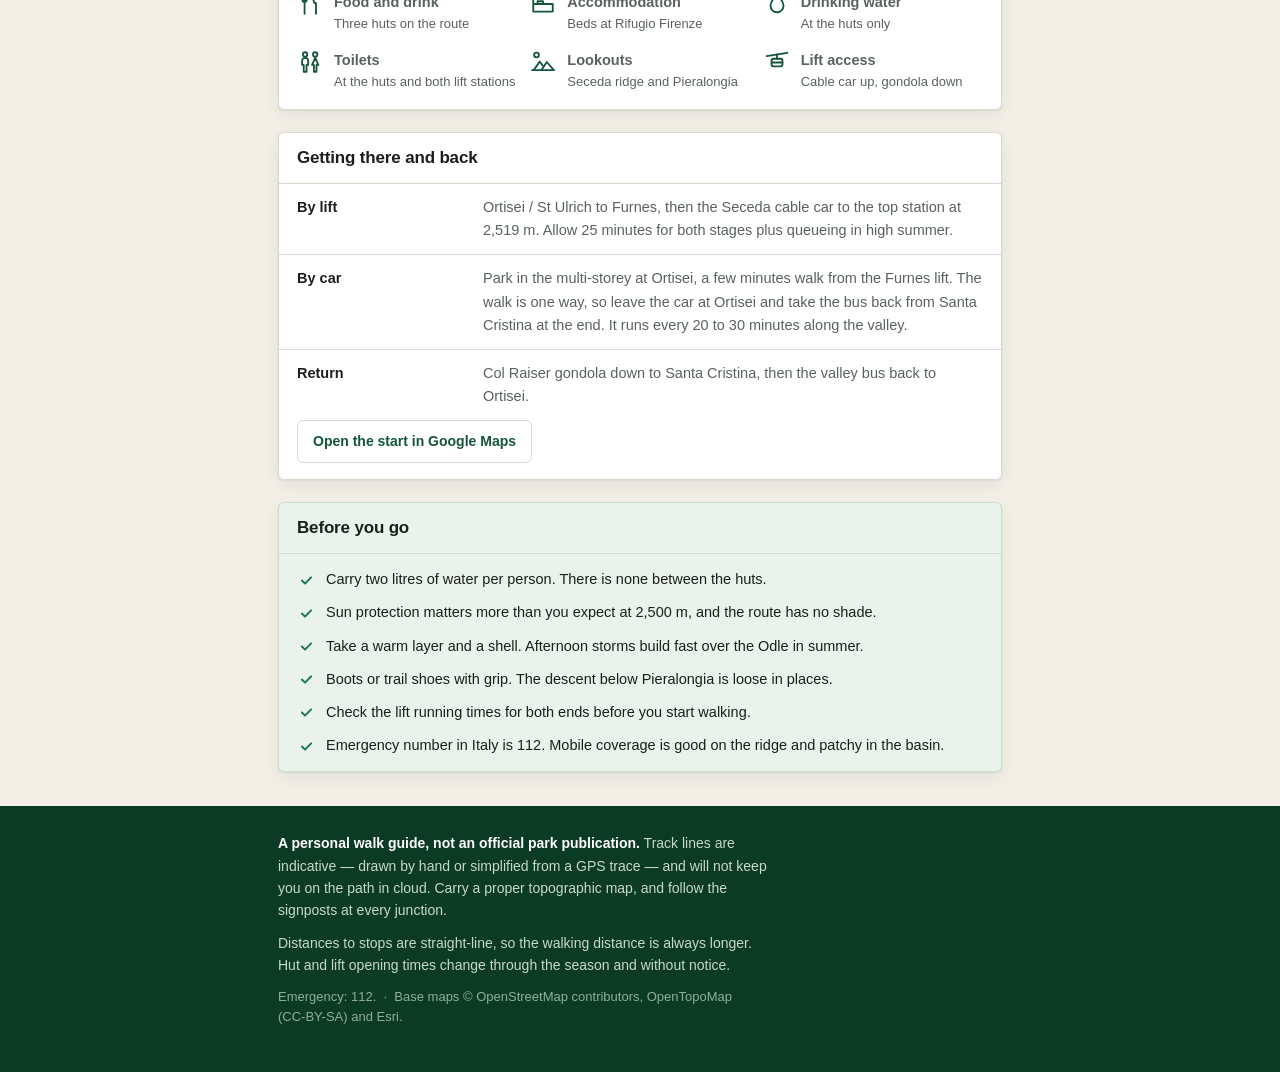
==== commit cb8ae19a: "Add the Resciesa refuge, and show huts as their own kind of stop Utia de Resciesa / Raschötzhütte, 2" ====
--- a/walk.html
+++ b/walk.html
@@ -97,6 +97,7 @@
     <ul class="legend" id="legend">
       <li><i class="lg-track"></i>Walking track (indicative)</li>
       <li><i class="lg-stop"></i>Numbered stop</li>
+      <li><i class="lg-hut"></i>Hut or refuge</li>
       <li><i class="lg-lift"></i>Lift station</li>
       <li><i class="lg-you"></i>Your location</li>
     </ul>
@@ -124,6 +125,7 @@
     <p class="sec-p">Stops in walking order. Tap one for the detail and to find it on the map. Distances from you appear once your location is on.</p>
     <ol class="stops" id="stops"></ol>
     <p class="note" id="shorter" hidden></p>
+    <p class="note related" id="related" hidden></p>
   </section>
 
   <!-- --------------------------------------------------- profile -->
--- a/assets/style.css
+++ b/assets/style.css
@@ -148,6 +148,8 @@
   background:var(--green-700);border:2px solid #fff;box-shadow:0 0 0 1px var(--green-700)}
 .lg-lift{flex-basis:14px !important;height:14px !important;border-radius:50%;
   background:#4A453D;border:2px solid #fff;box-shadow:0 0 0 1px #4A453D}
+.lg-hut{flex-basis:14px !important;height:14px !important;border-radius:50%;
+  background:#A63A25;border:2px solid #fff;box-shadow:0 0 0 1px #A63A25}
 .lg-you{flex-basis:14px !important;height:14px !important;border-radius:50%;
   background:var(--you);border:2px solid #fff;box-shadow:0 0 0 1px var(--you)}
 
@@ -156,6 +158,7 @@
   background:var(--green-700);color:#fff;font:700 13px/1 -apple-system,BlinkMacSystemFont,"Segoe UI",Roboto,Arial,sans-serif;
   border:2px solid #fff;box-shadow:0 1px 4px rgba(0,0,0,.4)}
 .pin.lift{background:#4A453D}
+.pin.hut{background:#A63A25}
 .leaflet-popup-content{font:inherit;font-size:14px;margin:12px 14px}
 .leaflet-popup-content b{display:block;font-size:15px}
 .leaflet-popup-content span{color:var(--ink-2);font-size:13px}
@@ -293,3 +296,6 @@
 /* Shown in place of the map if Leaflet cannot be reached. */
 .mapless{margin:0;padding:22px 18px;background:#F3F1EA;color:var(--ink-2);
   font-size:14.5px;border-bottom:1px solid var(--rule)}
+
+.related{background:#F1EEE4;border-left-color:var(--ink-2)}
+.related a{font-weight:600}
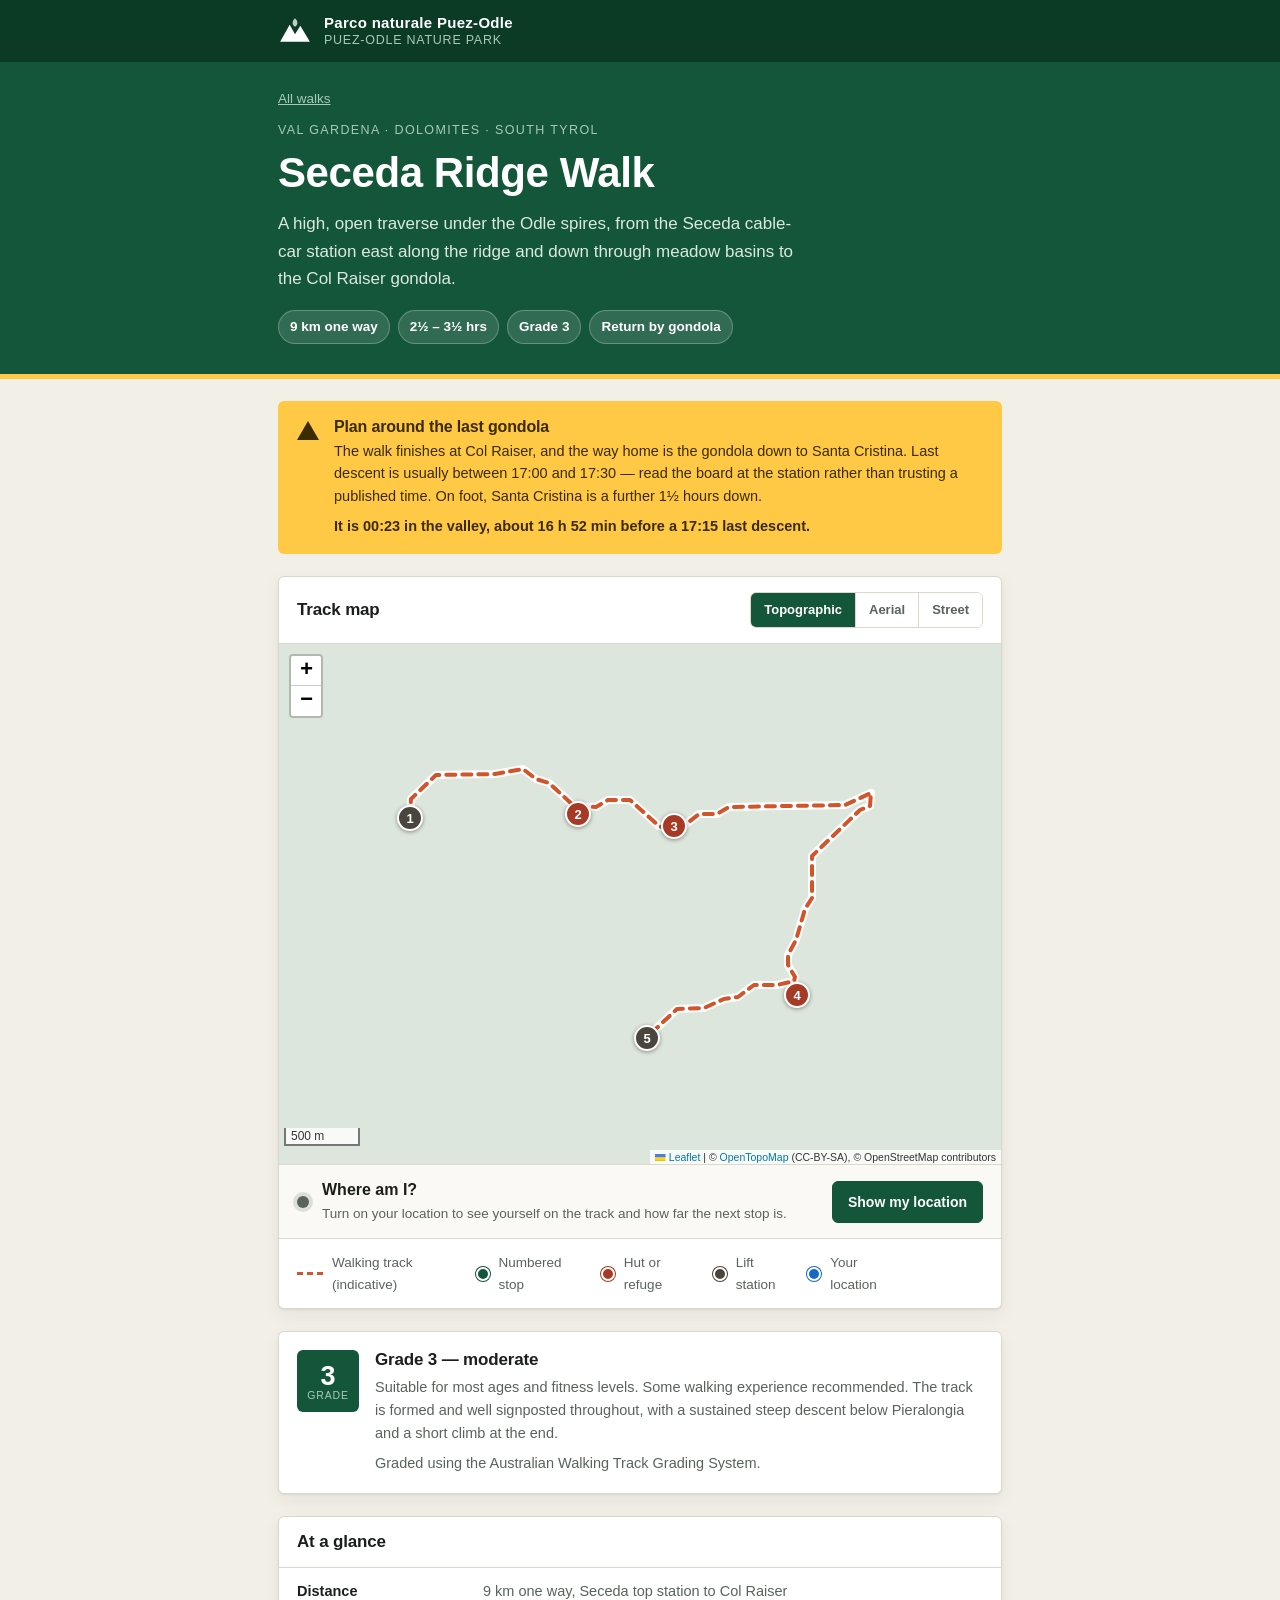
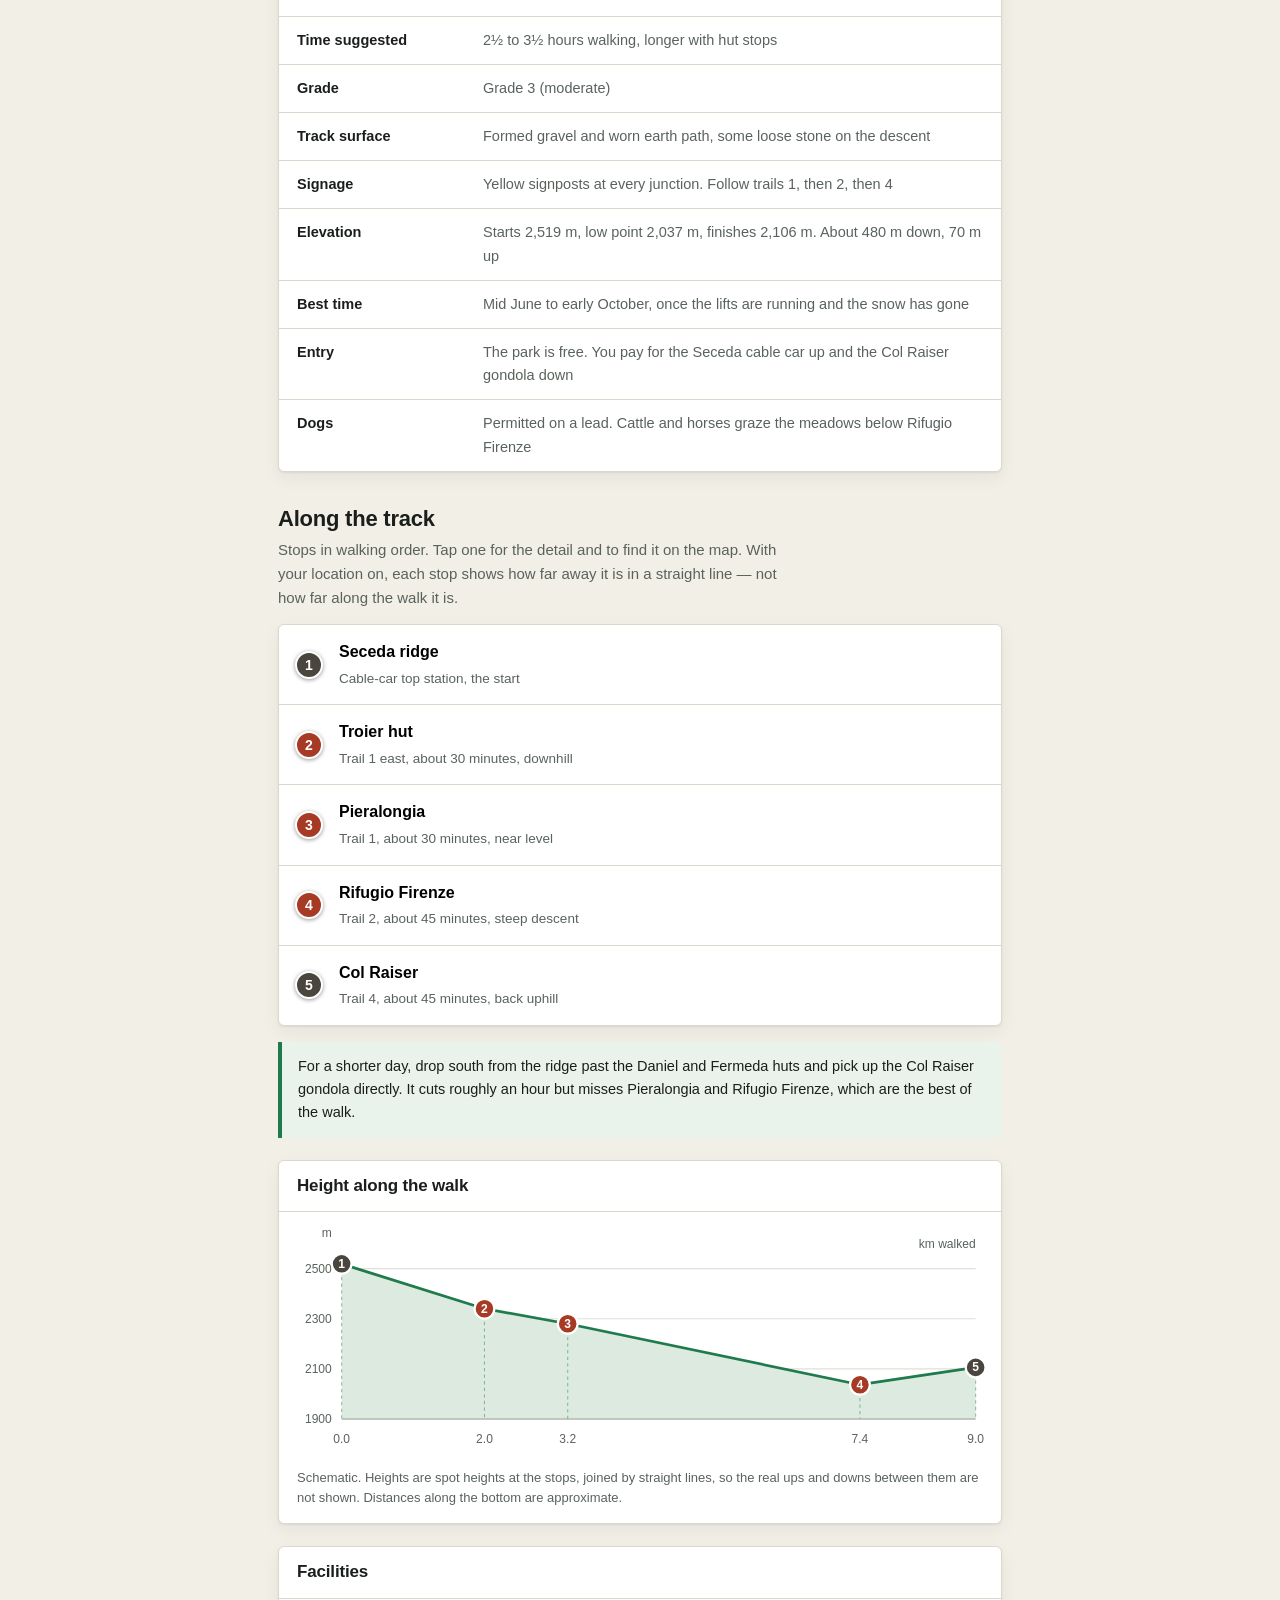
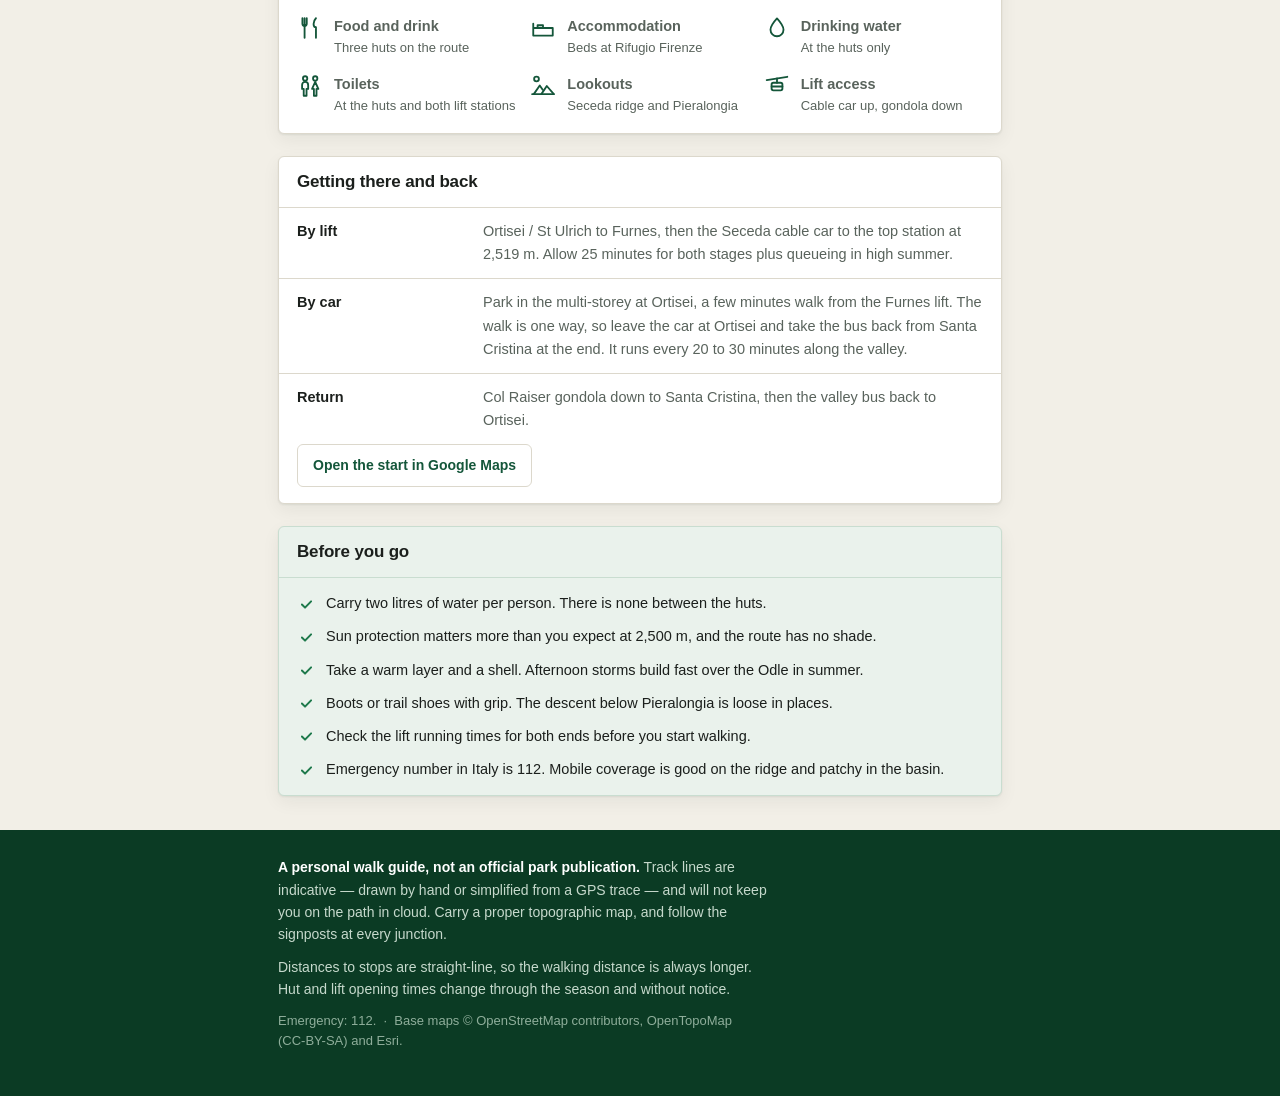
==== commit 2a53c89d: "Say what the blue figure beside a stop is It is the straight-line distance from wherever you are sta" ====
--- a/walk.html
+++ b/walk.html
@@ -122,7 +122,7 @@
   <!-- ------------------------------------------------- the track -->
   <section id="sec-stops">
     <h2 class="sec-h">Along the track</h2>
-    <p class="sec-p">Stops in walking order. Tap one for the detail and to find it on the map. Distances from you appear once your location is on.</p>
+    <p class="sec-p">Stops in walking order. Tap one for the detail and to find it on the map. With your location on, each stop shows how far away it is in a straight line — not how far along the walk it is.</p>
     <ol class="stops" id="stops"></ol>
     <p class="note" id="shorter" hidden></p>
     <p class="note related" id="related" hidden></p>
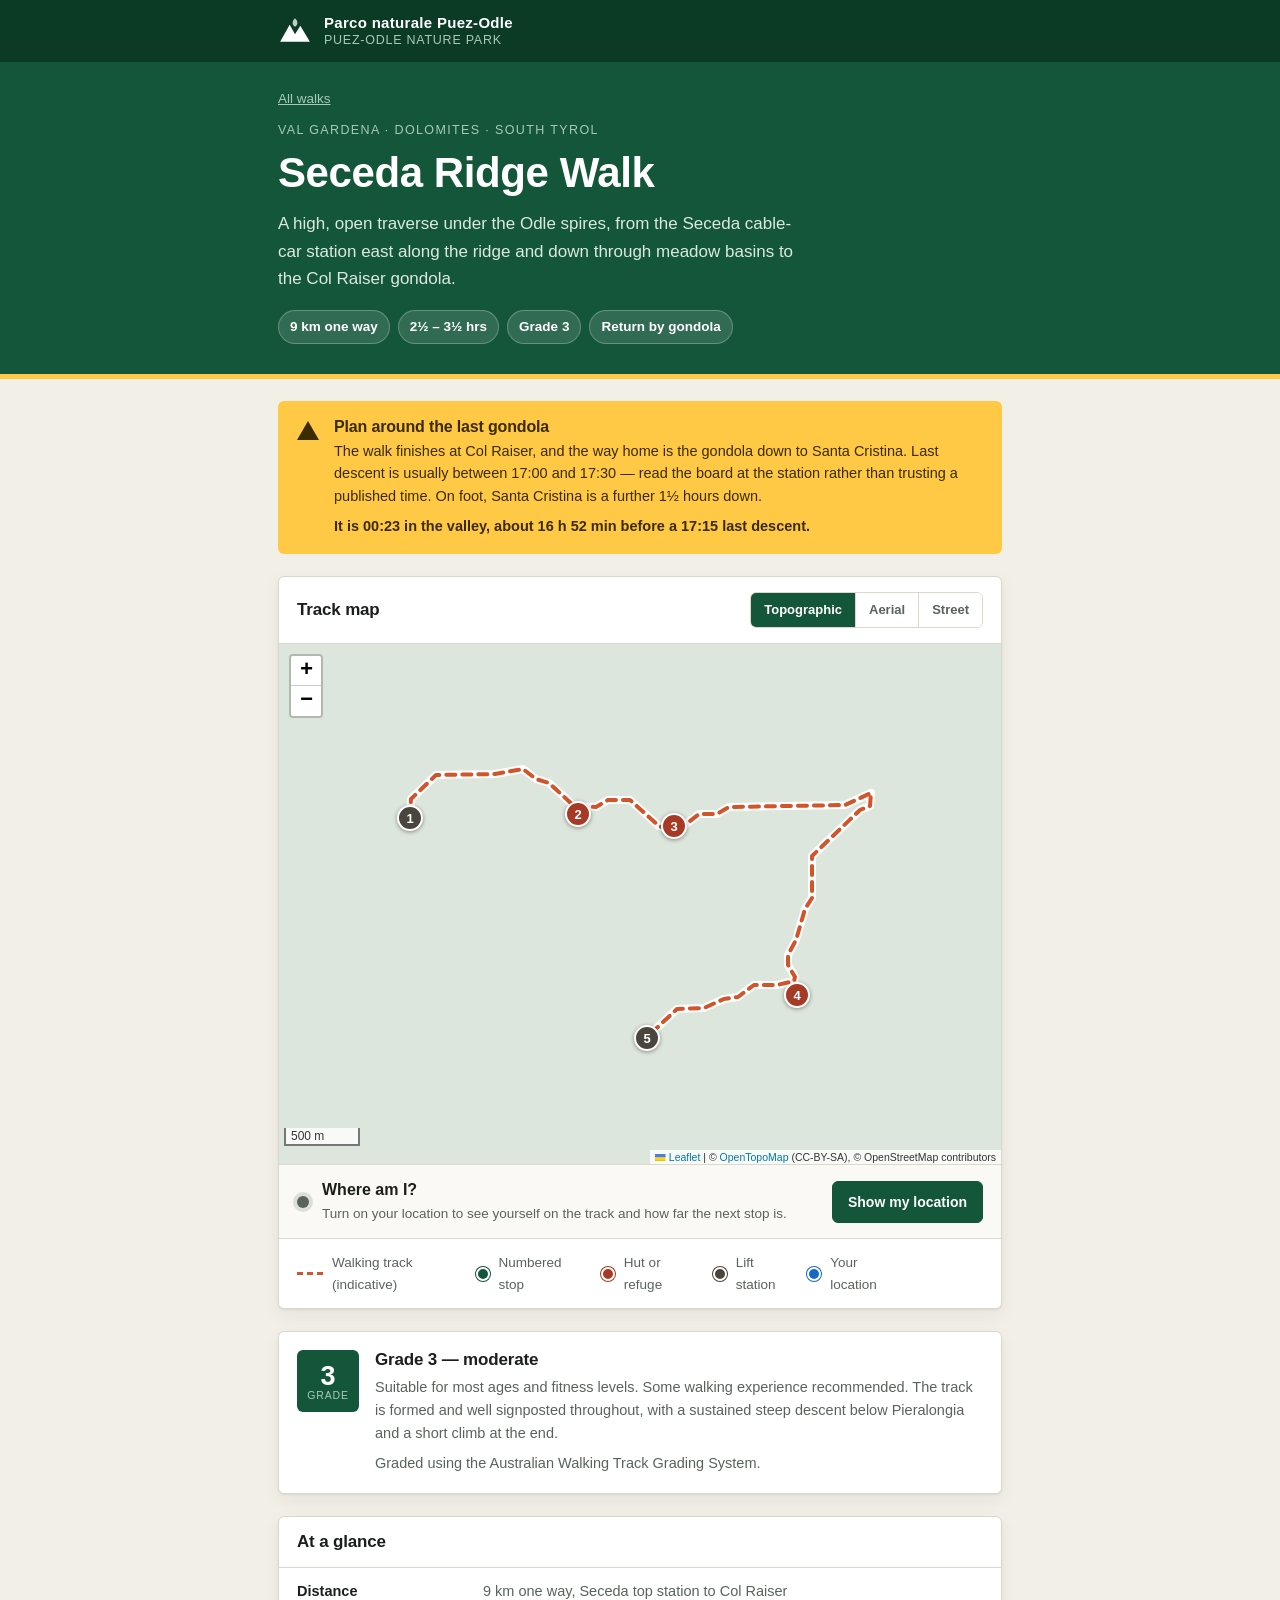
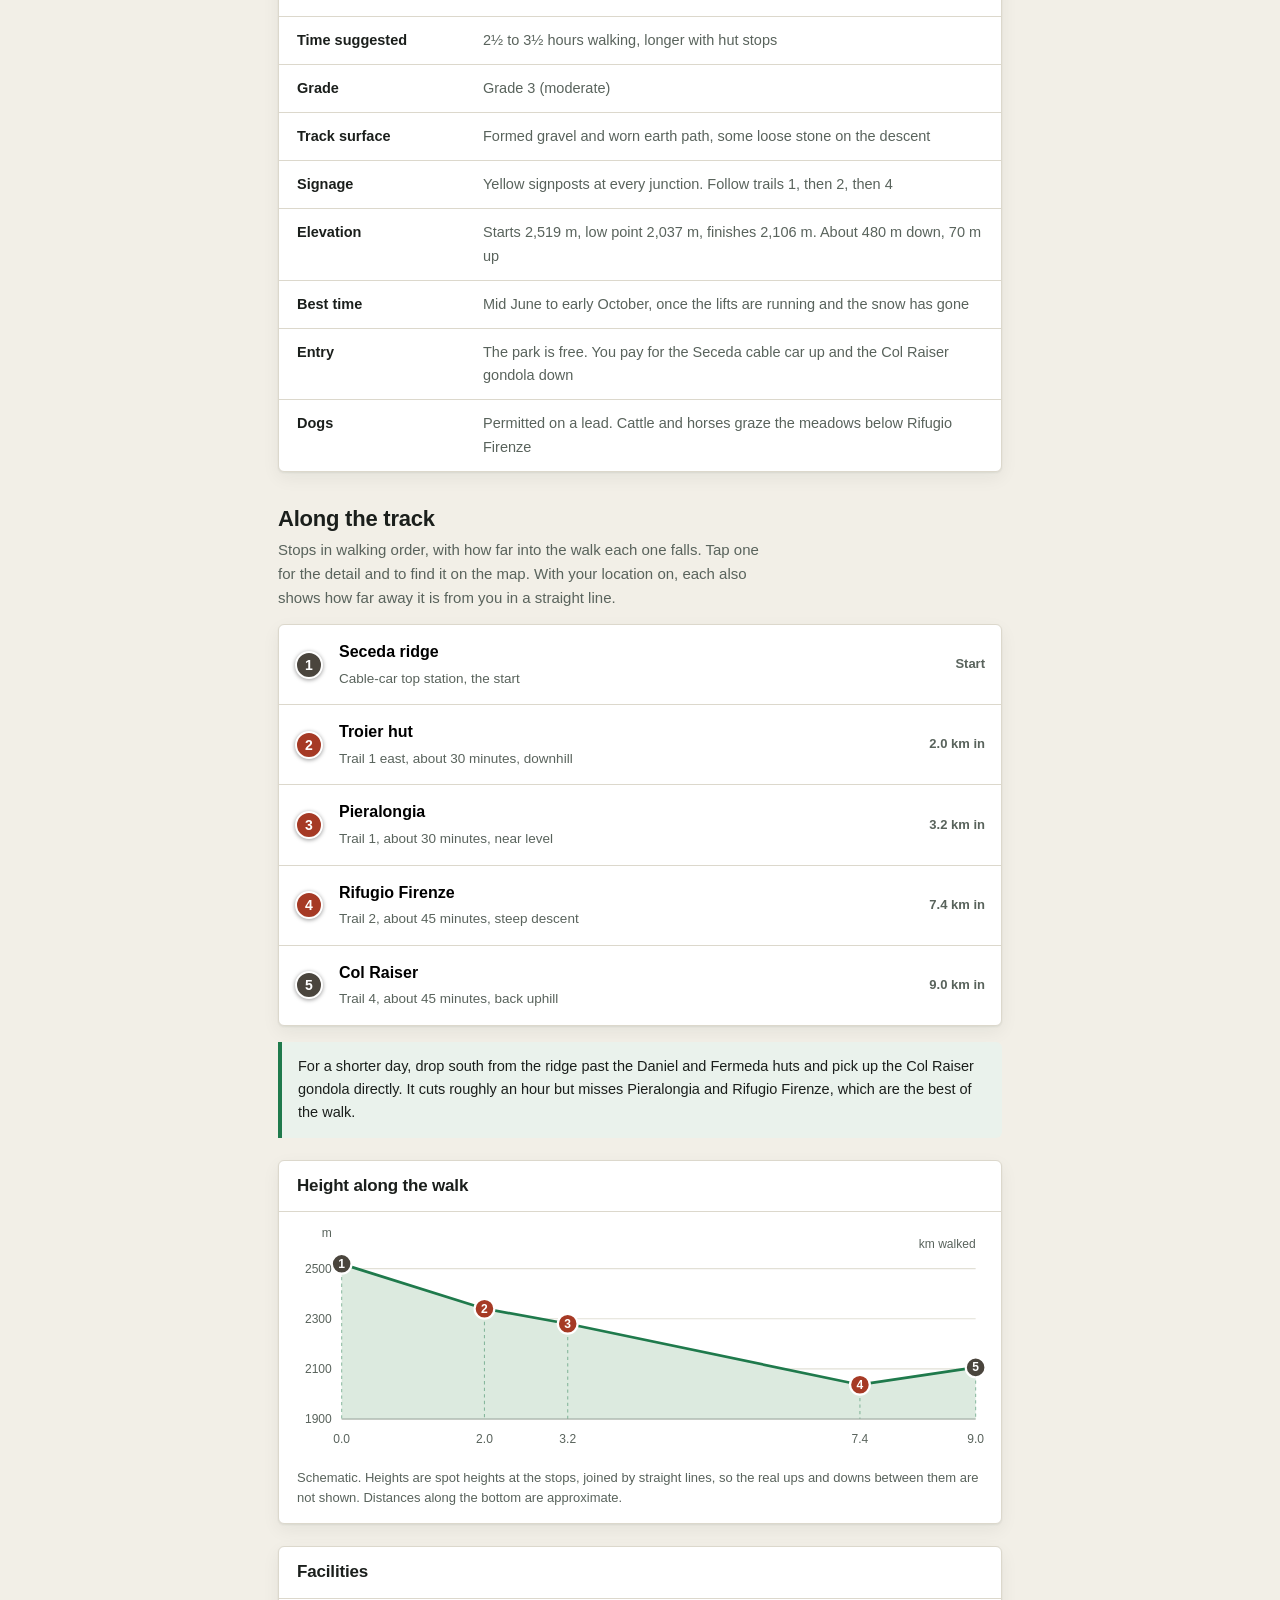
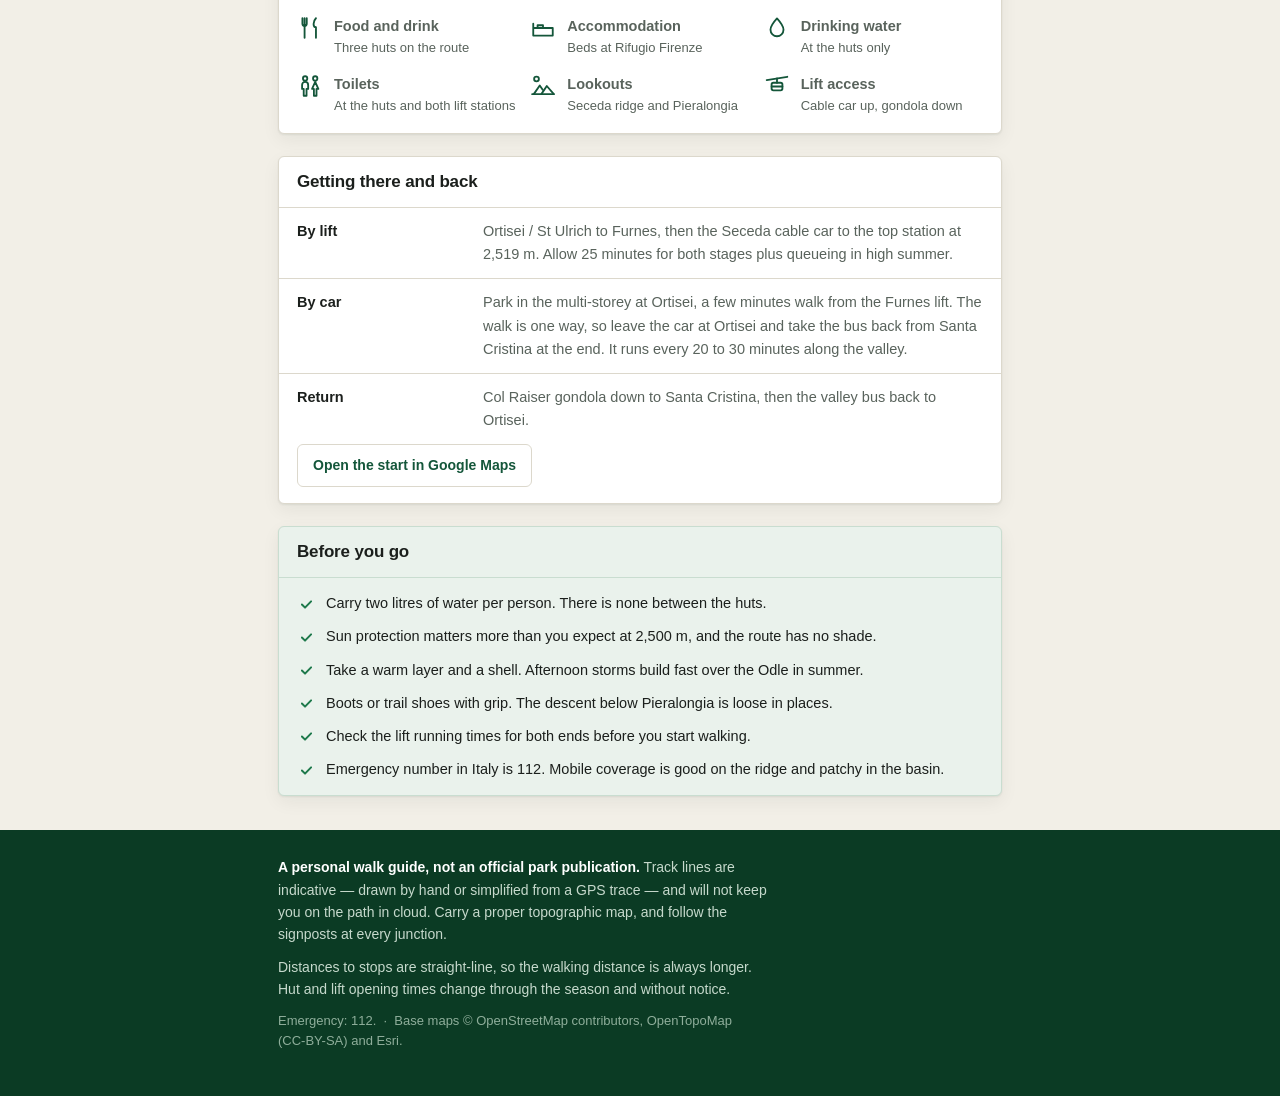
==== commit 05fa7131: "Show how far into the walk each stop is The stop list gave a distance from the walker and nothing ab" ====
--- a/walk.html
+++ b/walk.html
@@ -122,7 +122,7 @@
   <!-- ------------------------------------------------- the track -->
   <section id="sec-stops">
     <h2 class="sec-h">Along the track</h2>
-    <p class="sec-p">Stops in walking order. Tap one for the detail and to find it on the map. With your location on, each stop shows how far away it is in a straight line — not how far along the walk it is.</p>
+    <p class="sec-p">Stops in walking order, with how far into the walk each one falls. Tap one for the detail and to find it on the map. With your location on, each also shows how far away it is from you in a straight line.</p>
     <ol class="stops" id="stops"></ol>
     <p class="note" id="shorter" hidden></p>
     <p class="note related" id="related" hidden></p>
--- a/assets/style.css
+++ b/assets/style.css
@@ -198,7 +198,9 @@
 .stop .pin{width:28px;height:28px;font-size:14px}
 .stop .nm{font-size:16px;font-weight:600;display:block}
 .stop .leg{font-size:13.5px;color:var(--ink-2)}
-.stop .dist{font-size:15px;font-weight:700;color:var(--you);white-space:nowrap}
+.stop .figs{text-align:right}
+.stop .along{display:block;font-size:13px;font-weight:600;color:var(--ink-2);white-space:nowrap}
+.stop .dist{display:block;font-size:15px;font-weight:700;color:var(--you);white-space:nowrap}
 .stops li.open{background:var(--green-050)}
 .stops li.open .stop{background:none}
 .stops li.open{box-shadow:inset 4px 0 0 var(--green-500)}
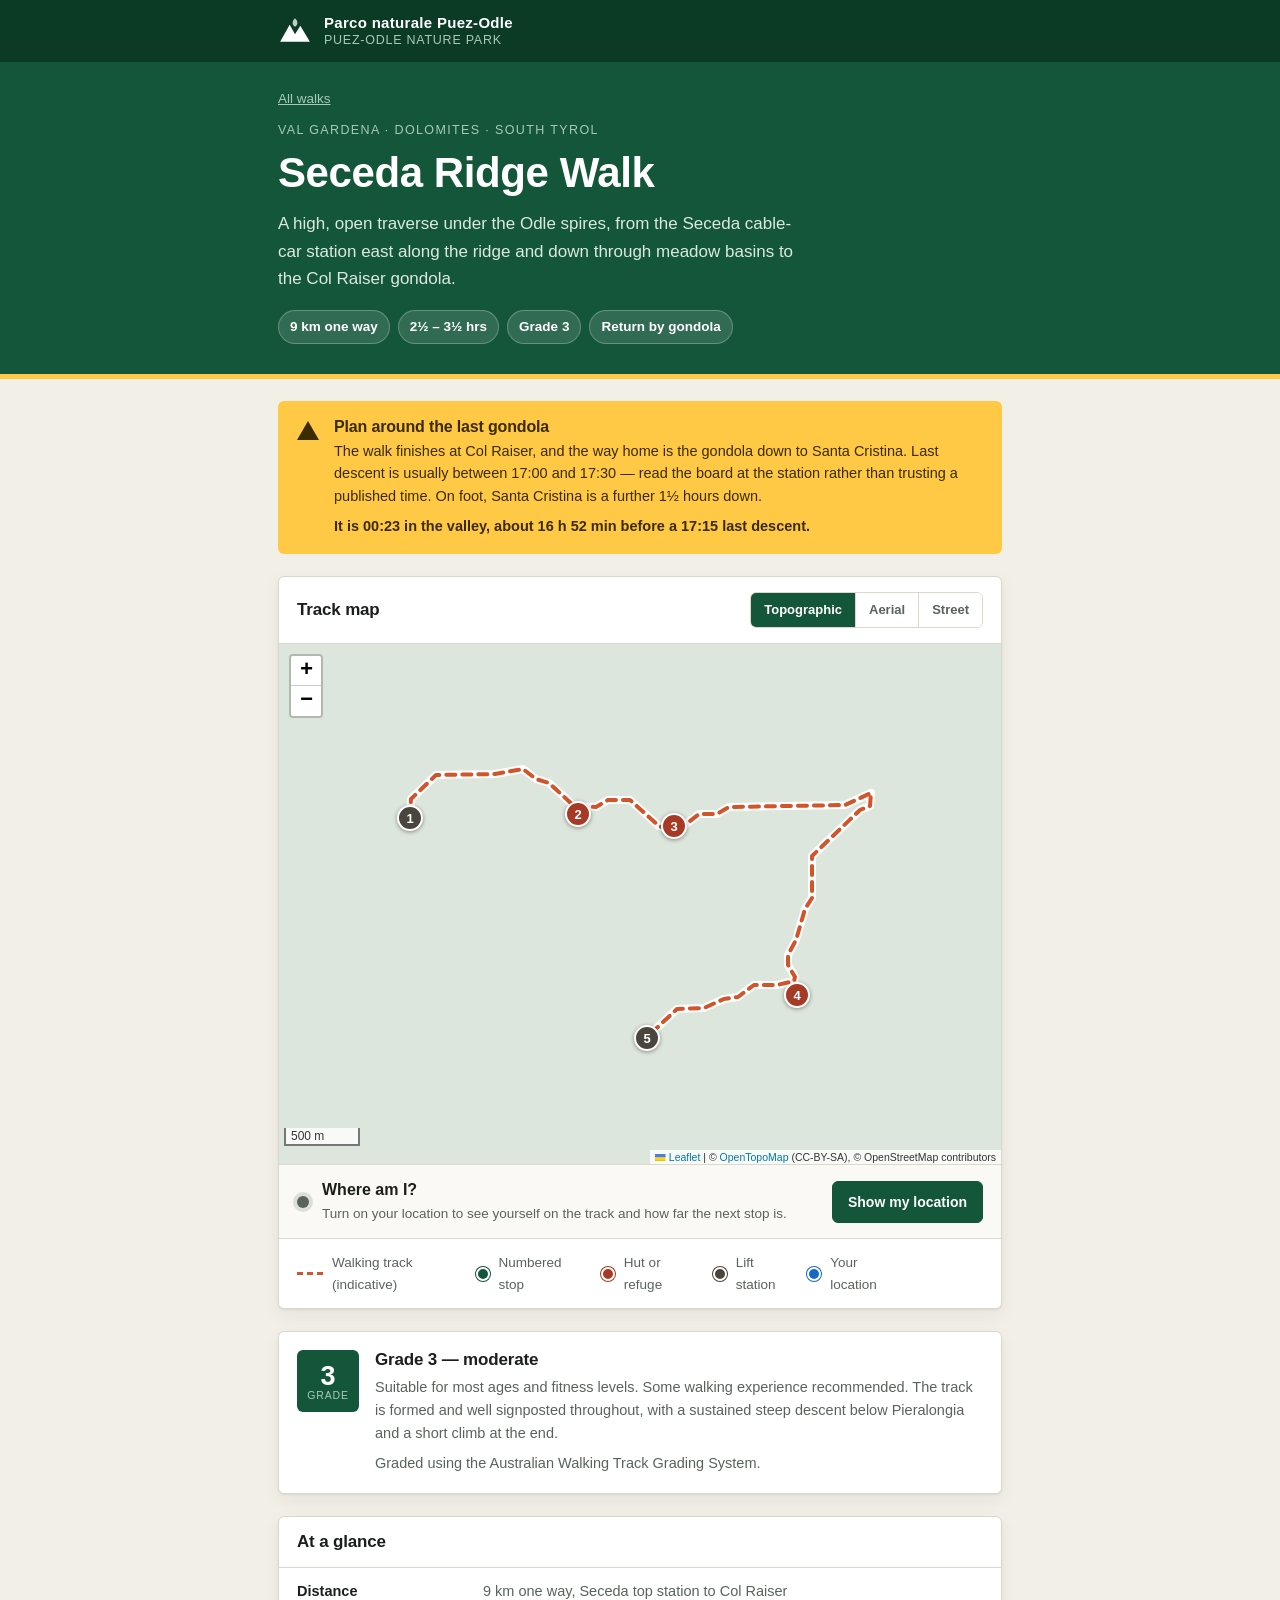
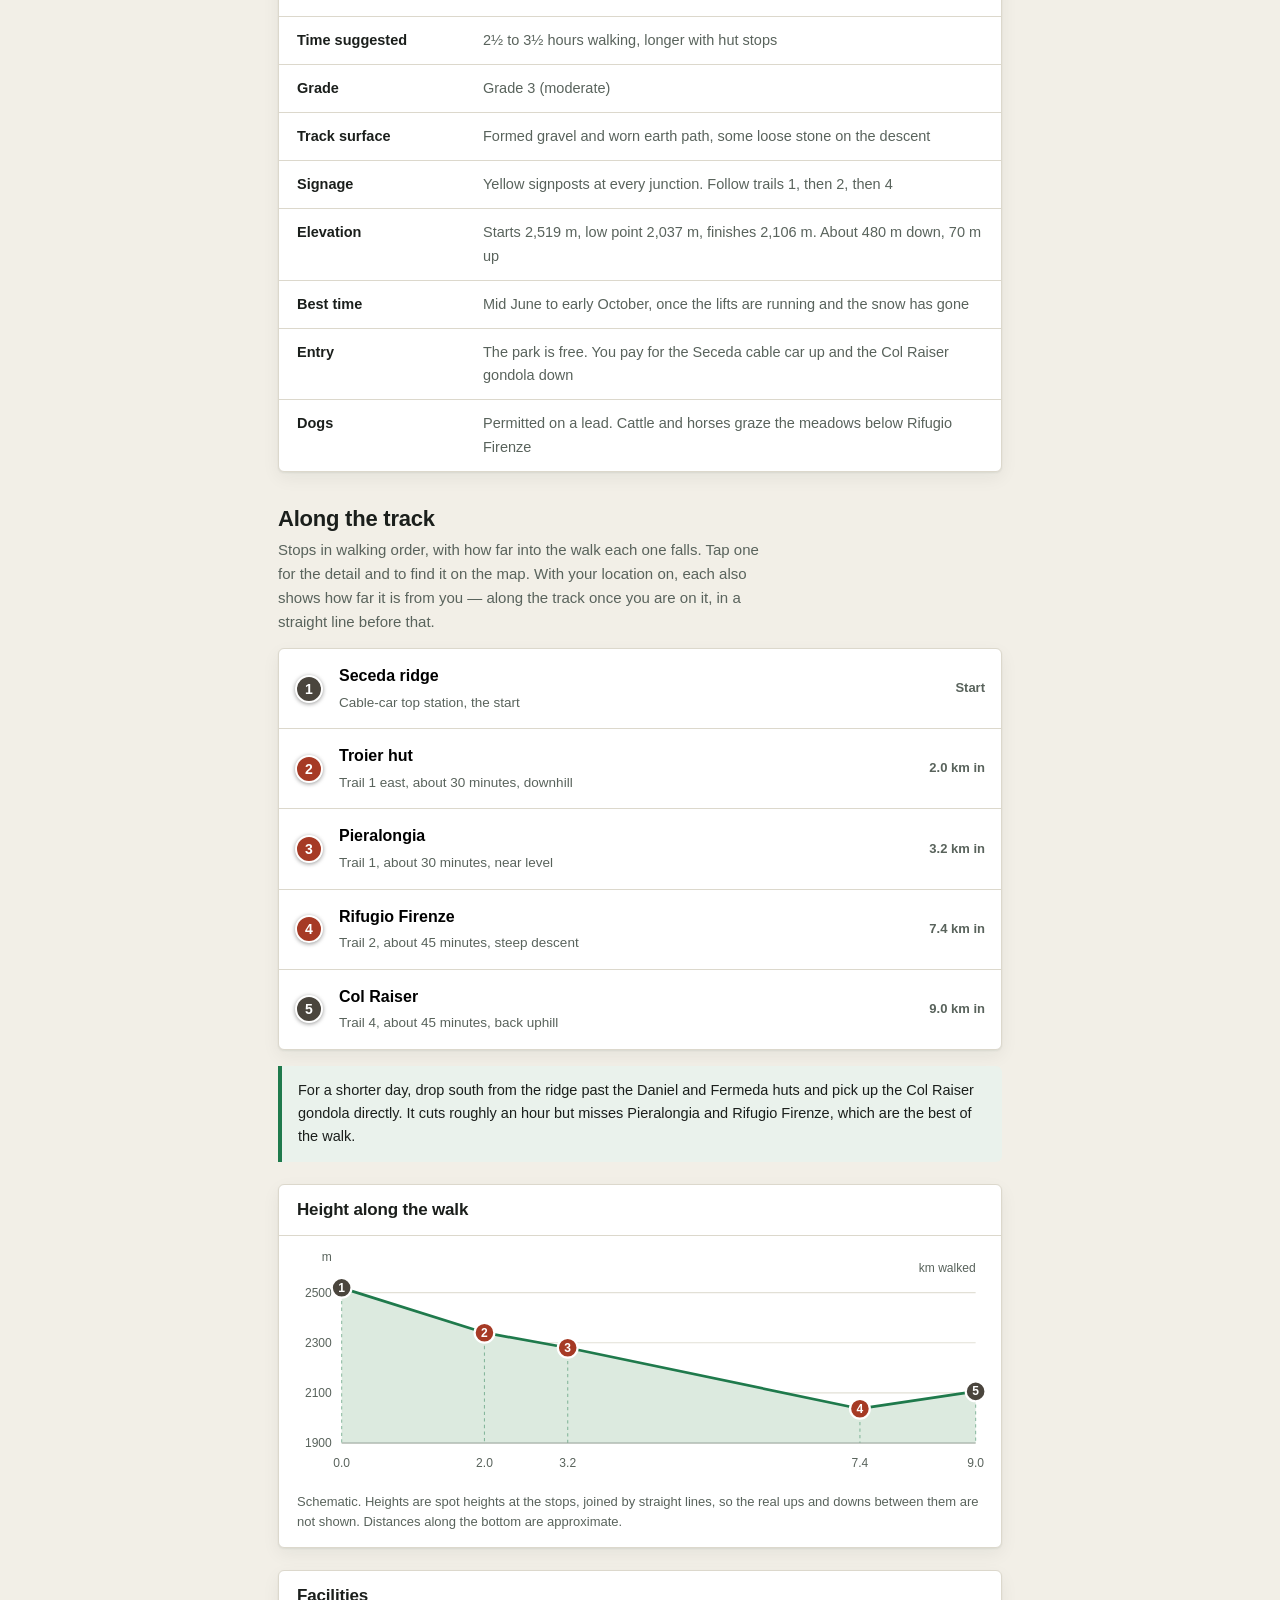
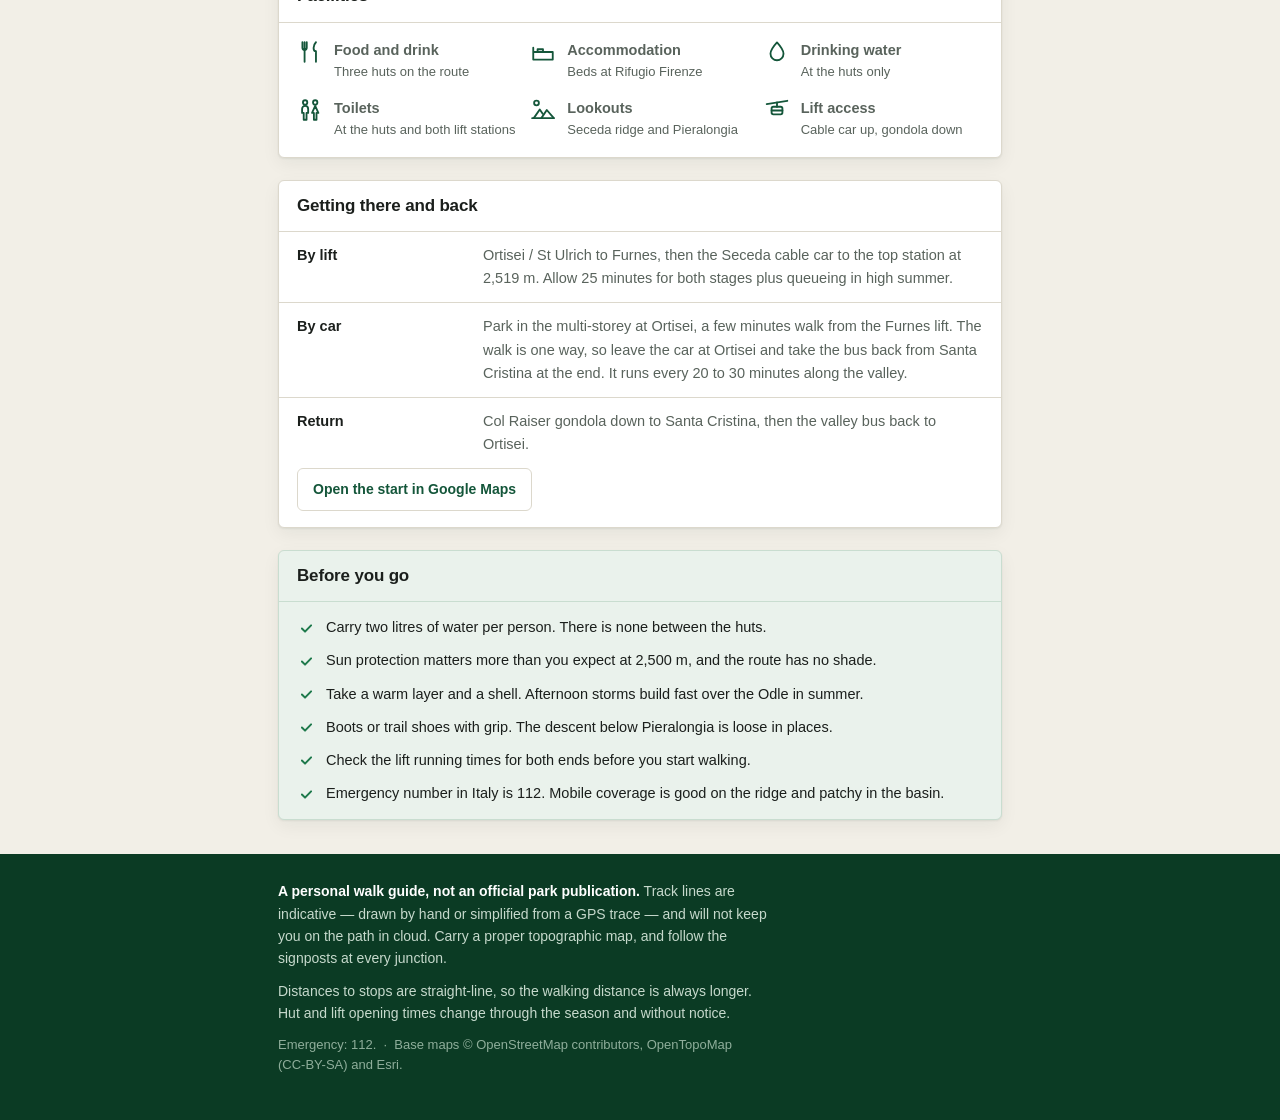
==== commit c406f365: "Measure the distance to each stop along the track, not across country Once you are on the walk, the " ====
--- a/walk.html
+++ b/walk.html
@@ -122,7 +122,7 @@
   <!-- ------------------------------------------------- the track -->
   <section id="sec-stops">
     <h2 class="sec-h">Along the track</h2>
-    <p class="sec-p">Stops in walking order, with how far into the walk each one falls. Tap one for the detail and to find it on the map. With your location on, each also shows how far away it is from you in a straight line.</p>
+    <p class="sec-p">Stops in walking order, with how far into the walk each one falls. Tap one for the detail and to find it on the map. With your location on, each also shows how far it is from you — along the track once you are on it, in a straight line before that.</p>
     <ol class="stops" id="stops"></ol>
     <p class="note" id="shorter" hidden></p>
     <p class="note related" id="related" hidden></p>
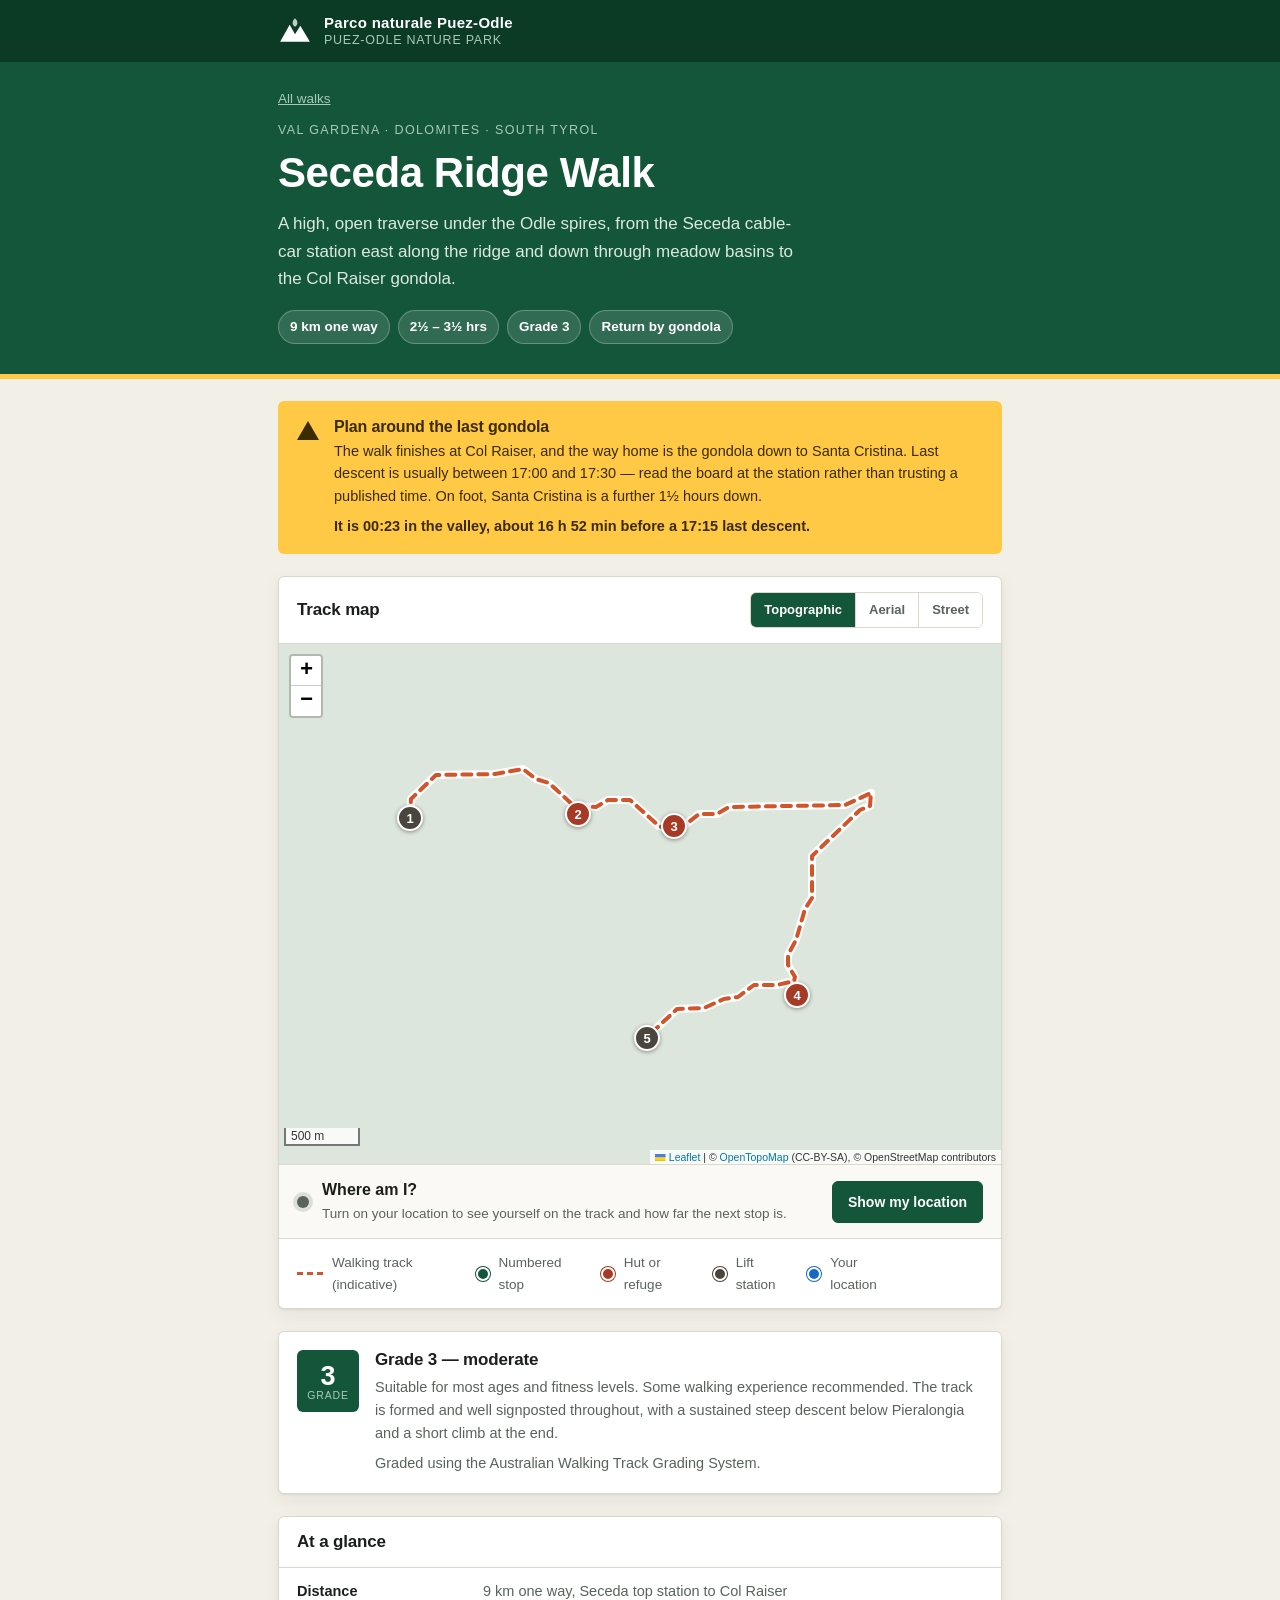
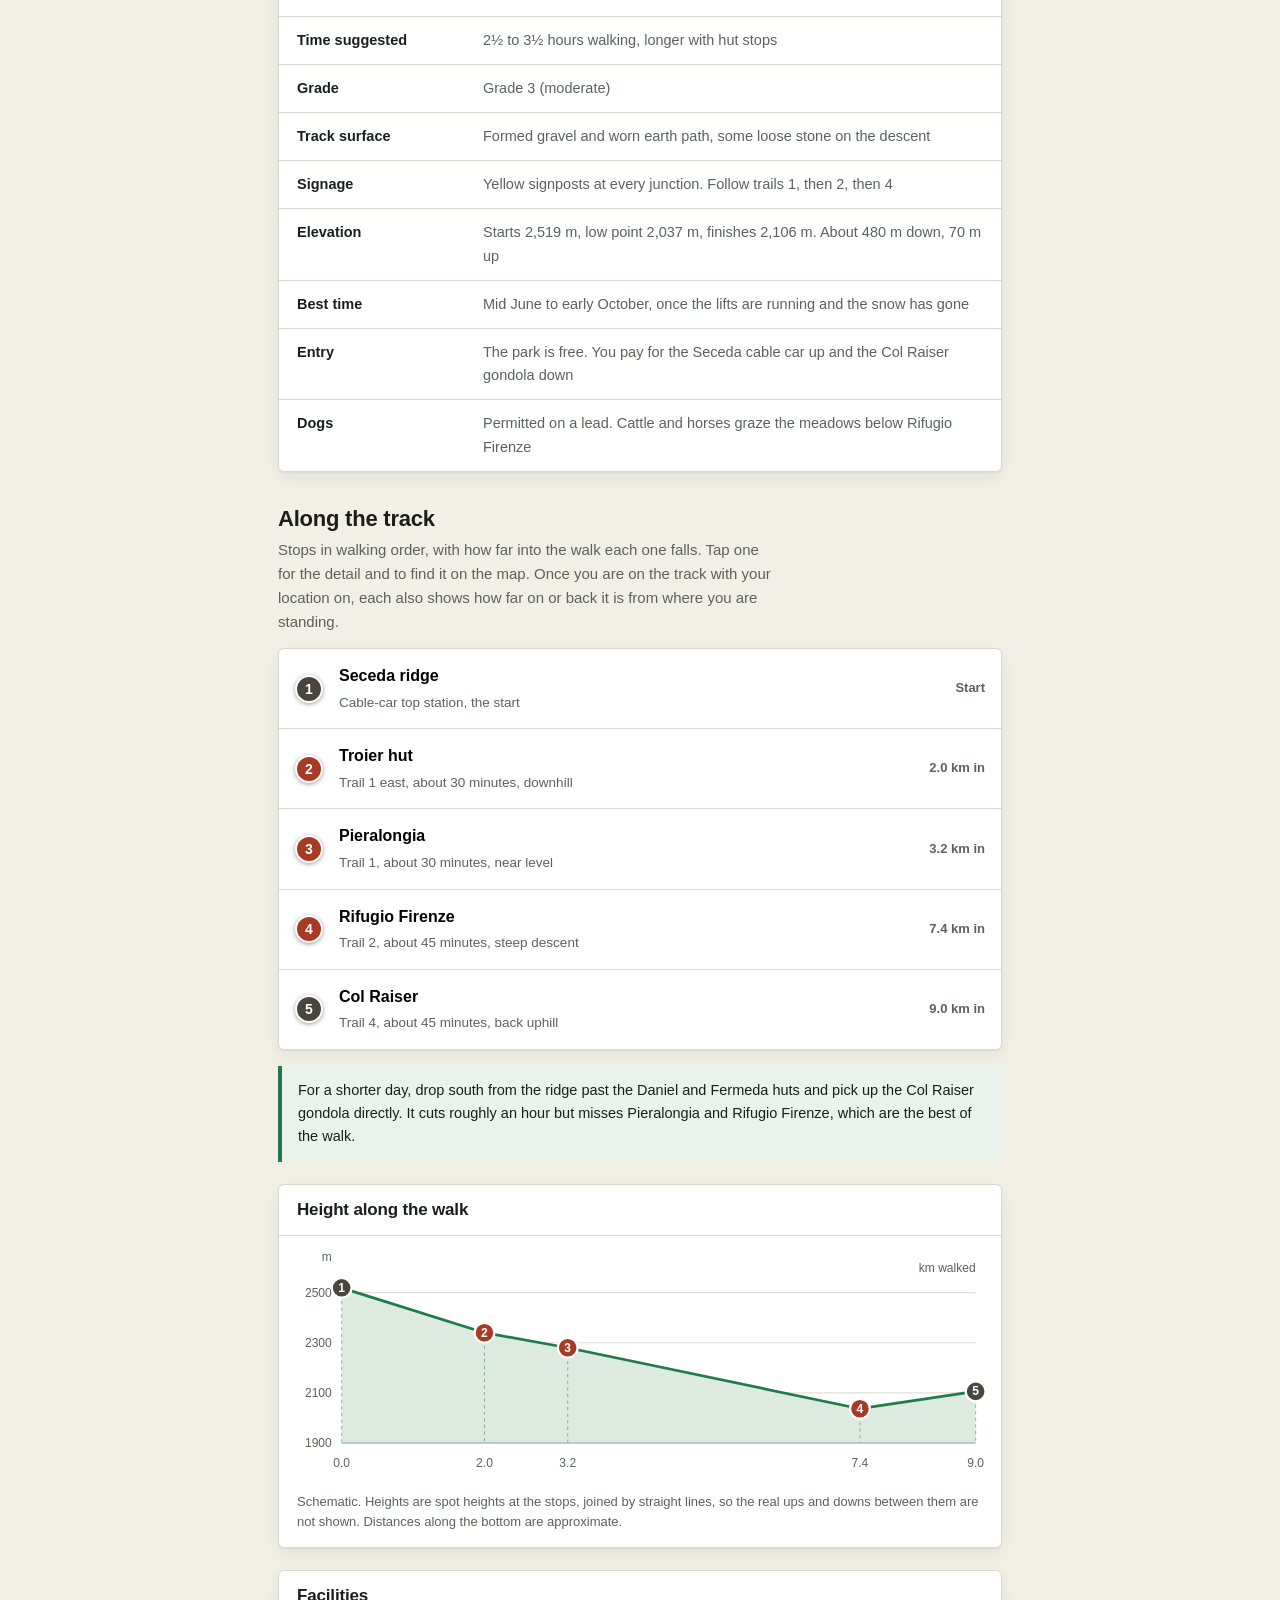
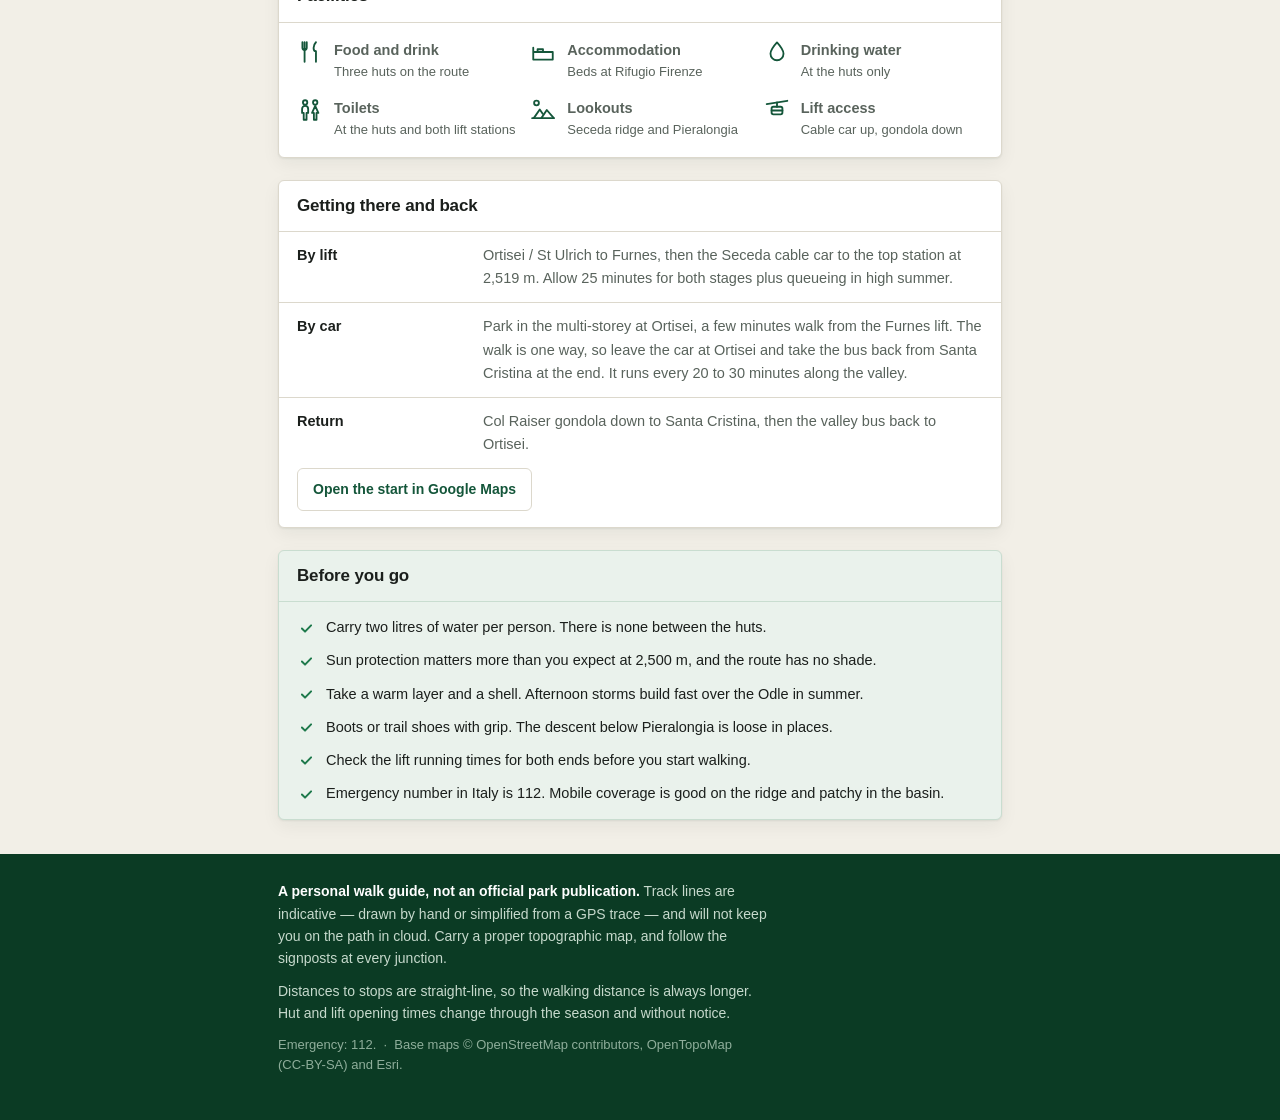
==== commit 39ab71dd: "Say nothing beside a stop when you are off the track The straight-line figure was never much use and" ====
--- a/walk.html
+++ b/walk.html
@@ -122,7 +122,7 @@
   <!-- ------------------------------------------------- the track -->
   <section id="sec-stops">
     <h2 class="sec-h">Along the track</h2>
-    <p class="sec-p">Stops in walking order, with how far into the walk each one falls. Tap one for the detail and to find it on the map. With your location on, each also shows how far it is from you — along the track once you are on it, in a straight line before that.</p>
+    <p class="sec-p">Stops in walking order, with how far into the walk each one falls. Tap one for the detail and to find it on the map. Once you are on the track with your location on, each also shows how far on or back it is from where you are standing.</p>
     <ol class="stops" id="stops"></ol>
     <p class="note" id="shorter" hidden></p>
     <p class="note related" id="related" hidden></p>
